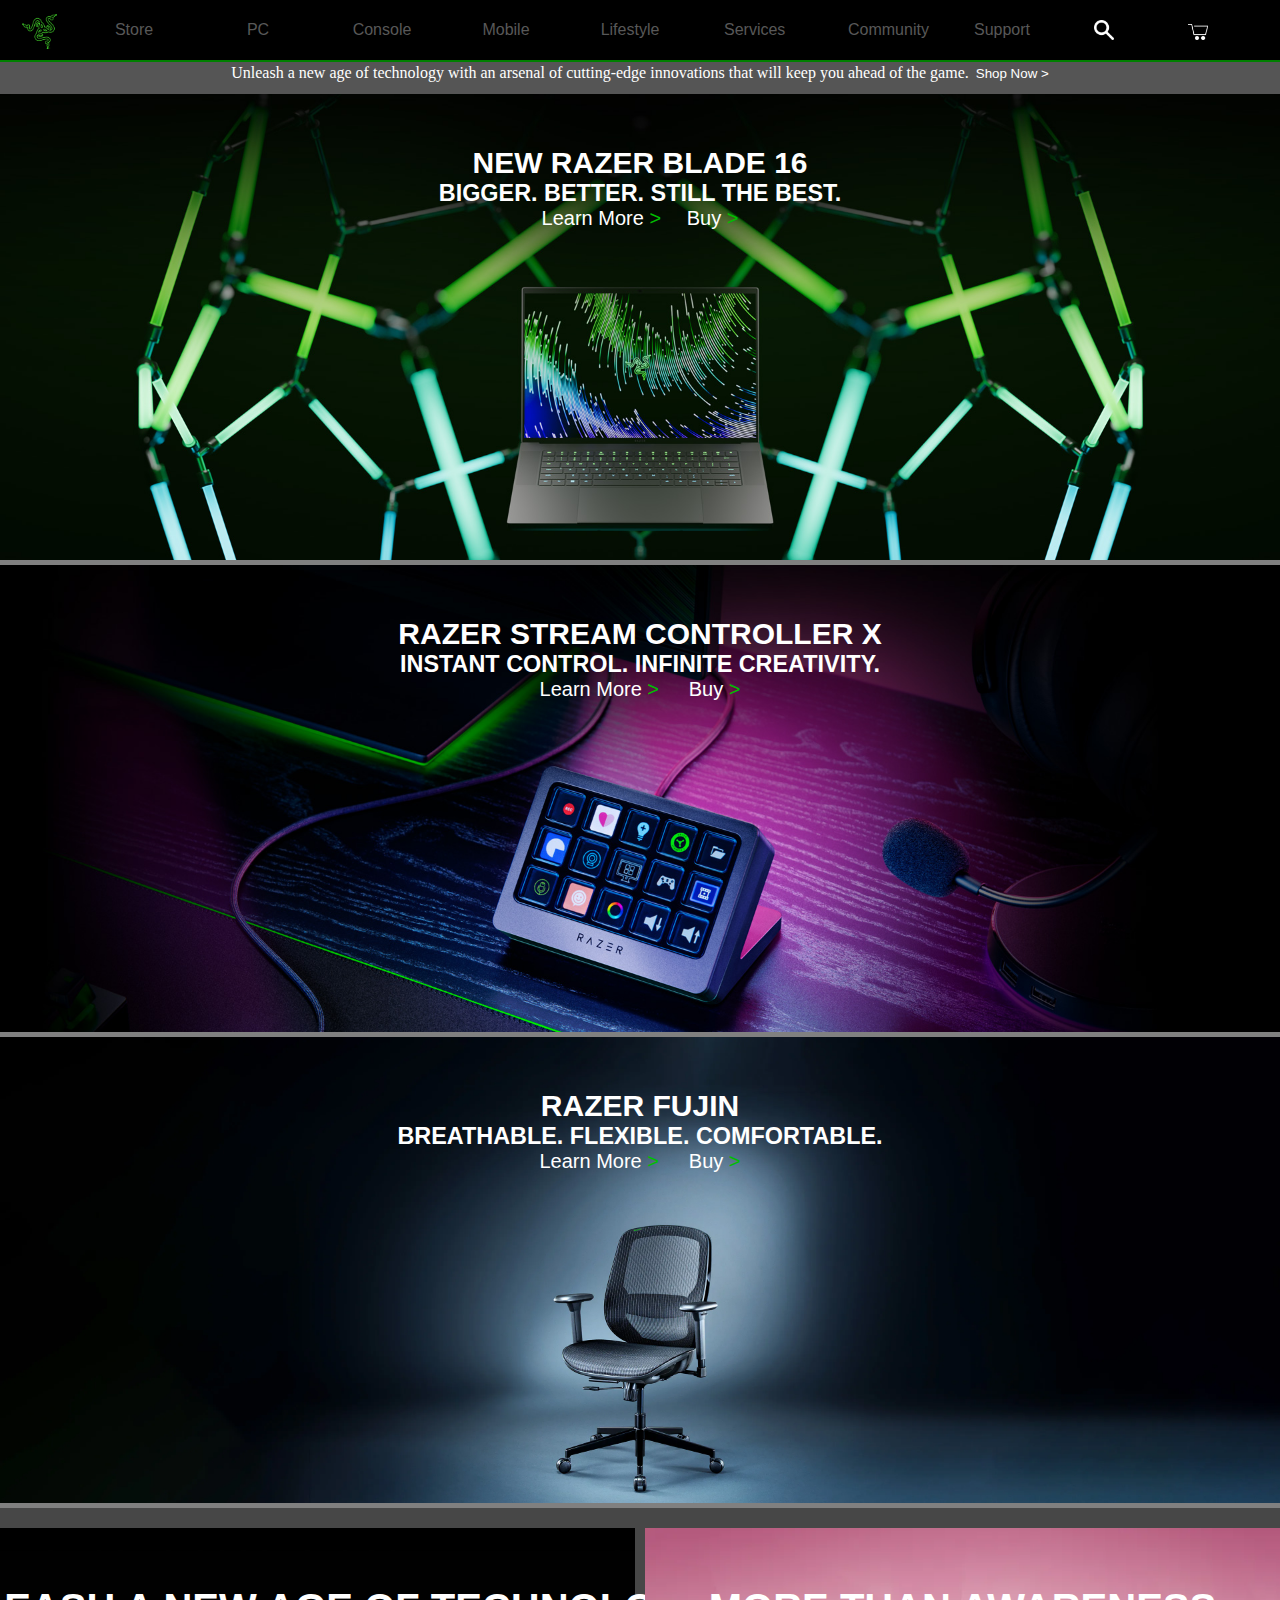
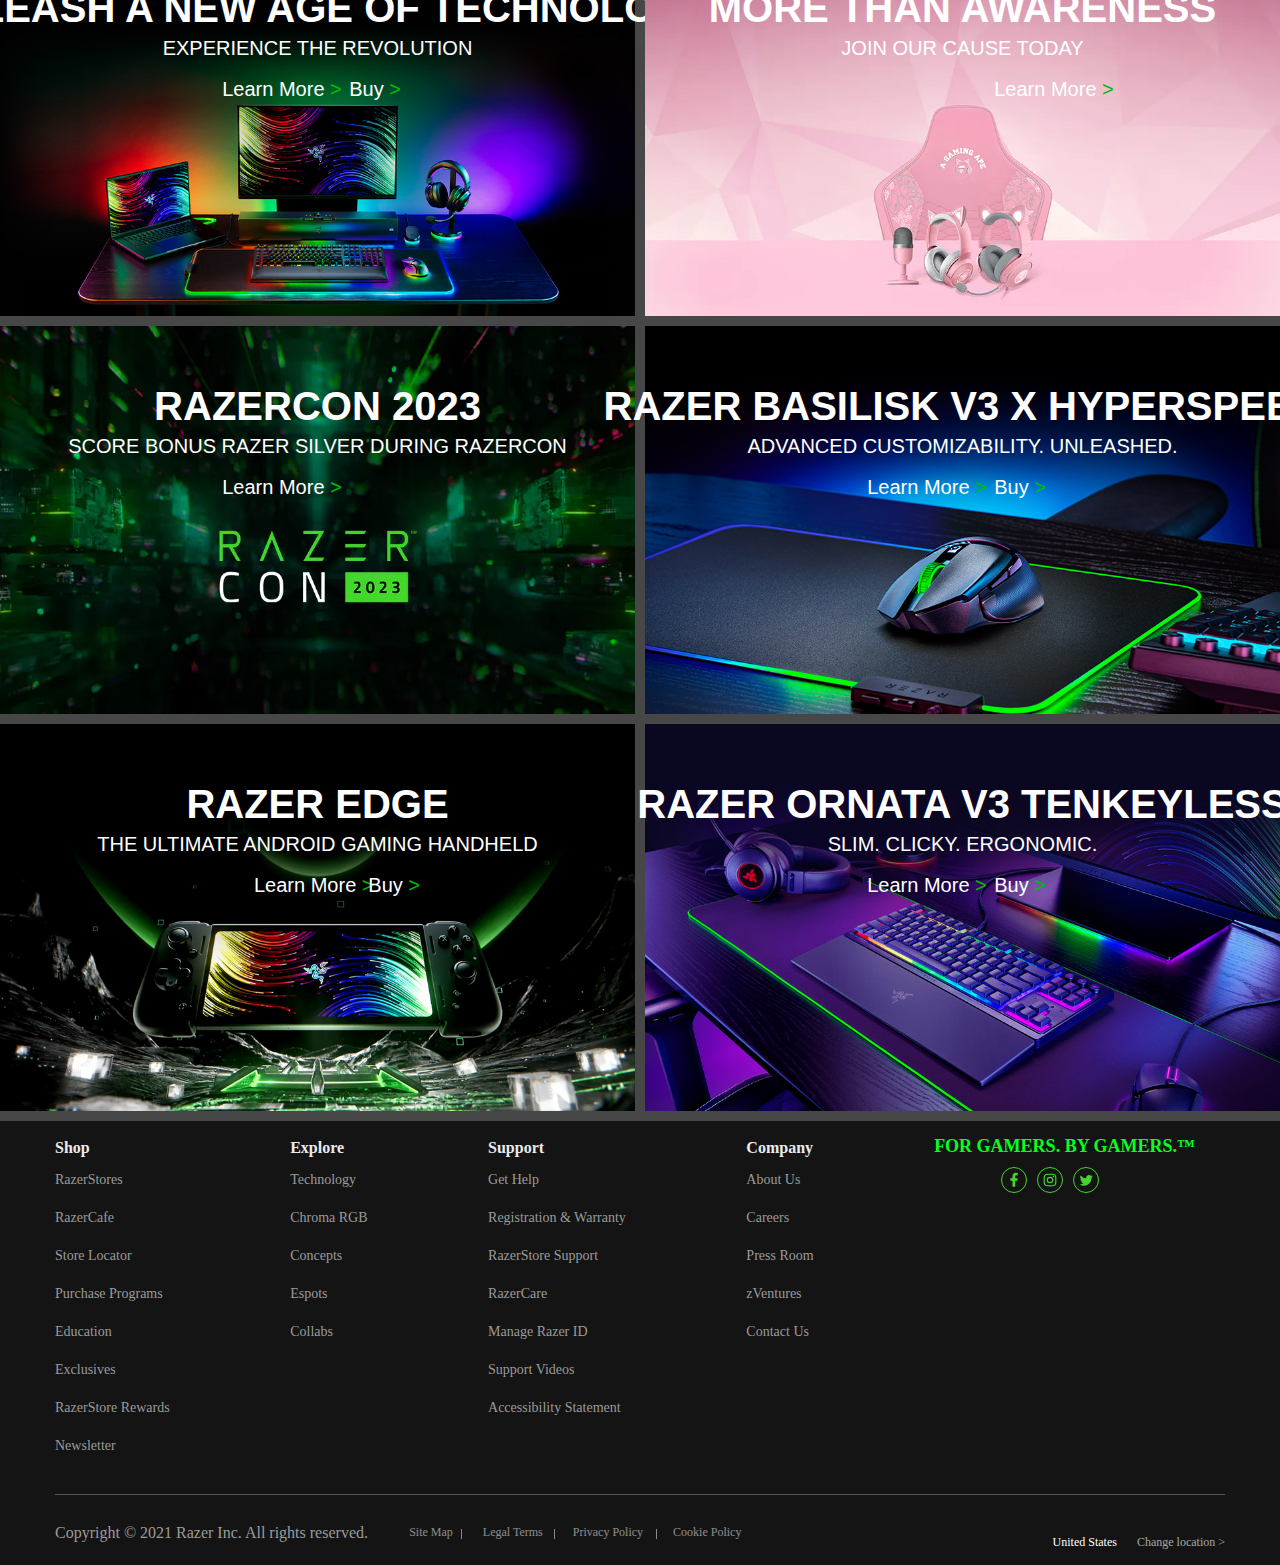
==== index.html @ 557b00db "Rename Main.html to index.html" ====
<!DOCTYPE html>
<html lang="en">
<head>
    <link rel="stylesheet" type="text/css" href="Main.css">
    <meta charset="UTF-8">
    <meta name="viewport" content="width=device-width, initial-scale=1.0">
    <script src="Main.js"></script>
    <title>Document</title>
</head>
<body class="flex">

    <!-- Header -->
    <section class='background'>
        <div class="App">
            <header class="App-header">
                <div>
                    <button class='logo-container'>
                        <img class="logo" src="./Icons/razer-logo.png" alt="Razer logo"/>
                    </button>
                </div>
                <button class='header-button'>Store</button>
                <button class='header-button'>PC</button>
                <button class='header-button'>Console</button>
                <button class='header-button'>Mobile</button>
                <button class='header-button'>Lifestyle</button>
                <button class='header-button'>Services</button>
                <button class='header-button'>Community</button>
                <button class='header-button' type="button" onclick="handleSupportClick()">Support</button>
                <div>
                    <button class='search-button'>
                        <img class="search-icon" src="./Icons/search.png" alt="Search icon" />
                    </button>
                    <button class='cart-button'>
                        <img class='cart-icon' src="./Icons/cart_icon.png" alt="Cart icon" />
                    </button>
                </div>
            </header>
            <div class="main">
                <h1 class="siteNotification">
                    Unleash a new age of technology with an arsenal of cutting-edge innovations that will keep you ahead of the game.
                    <button class="siteNotification-button">
                        Shop Now <span class="greater-then">&gt;</span>
                    </button>
                </h1>
            </div>
        </div>
    </section>

    <!-- Top 3 -->
    <section class="body-con">
        <div class="grid-body-container">
  
  
  
          <div class="grid-item">
  
  
            <img class="IMG" src="./Icons/razer-blade-16.jpeg" alt="Razer Blade 16" />
            <div class="text-container">
              <h2 >NEW RAZER BLADE 16</h2>
              <h3 >BIGGER. BETTER. STILL THE BEST.</h3>
                <button class='learn-button' id="RazerBladeLearn">Learn More <span class="greater-then-symbol">&gt;</span></button>
                <button class='buy-button'>Buy <span class="greater-then-symbol">&gt;</span></button>
            </div>
          </div>
  
  
  
  
          <div class="grid-item">
  
  
            <img class="IMG" src="./Icons/stream-controller.jpeg" alt="Stream Controller" />
            <div class="text-container">
              <h2>RAZER STREAM CONTROLLER X</h2>
              <h3>INSTANT CONTROL. INFINITE CREATIVITY.</h3>
                <button class='learn-button' id="StreamConLearn">Learn More <span class="greater-then-symbol">&gt;</span></button>
                <button class='buy-button'>Buy <span class="greater-then-symbol">&gt;</span></button>
            </div>
          </div>
  
  
  
  
  
          <div class="grid-item">
  
  
            <img class="IMG" src="./Icons/razer-fujin-homepage-desktop2x.webp" alt="Razer Blade 18" />
            <div class="text-container">
              <h2 >RAZER FUJIN</h2>
              <h3 >BREATHABLE. FLEXIBLE. COMFORTABLE.</h3>
                <button class='learn-button' id="Fujinlearn">Learn More <span class="greater-then-symbol">&gt;</span></button>
                <button class='buy-button'>Buy <span class="greater-then-symbol">&gt;</span></button>
            </div>
          </div>
        </div>
      </section>


    <!-- Bottom 6 -->
    <ul class="grid-container">
        <li class="single">
          <img class="new-age" src="./Icons/new-age-campaign.jpeg" alt="New age" />
          <div>
            <div>
              <h2 class="new-age-main">
              UNLEASH A NEW AGE OF TECHNOLOGY
              </h2>
              <h3 class="new-age-sub">
              EXPERIENCE THE REVOLUTION
              </h3>
              <div class="cta-links">
                <button class="new-age-learn" id="NewAgeLearn">
                Learn More <span class="greater-then-symbol">&gt;</span>
                </button>
                <button class="new-age-buy">
                Buy <span class="greater-then-symbol">&gt;</span>
                </button>
              </div>
            </div>
          </div>
          <div>
        </div>
        </li>
        <li class="single">
          <img class="enki" src="./Icons/more-than-awareness-b-950x580-desktop.webp" alt="Razer Enki" />
          <div>
            <div>
              <h2 class="enki-main">
              MORE THAN AWARENESS
              </h2>
              <h3 class="enki-sub">
              JOIN OUR CAUSE TODAY
              </h3>
              <div class="cta-links">
                <button class="enki-buy" id="awarenesslearn">
                Learn More <span class="greater-then-symbol">&gt;</span>
                </button>
              </div>
            </div>
          </div>
        </li>
        <li class="single">
          <img class="razer-blade2" src="./Icons/razercon2023-950x580-desktop.webp" alt="Razer blade2" />
          <div>
            <div>
              <h2 class="blade-15-main">
              RAZERCON 2023
              </h2>
              <h3 class="blade-15-sub">
              SCORE BONUS RAZER SILVER DURING RAZERCON
              </h3>
              <div class="cta-links">
                <button class="blade-15-learn" id="RazerConLearn">
                Learn More <span class="greater-then-symbol">&gt;</span>
                </button>
              </div>
            </div>
          </div>
        </li>
        <li class="single">
          <img class="razer-basilisk" src="./Icons/razer-basilisk.jpeg" alt="Razer basilisk" />
          <div>
            <div>
              <div>
                <h2 class="basilisk-main">
                RAZER BASILISK V3 X HYPERSPEED
                </h2>
                <h3 class="basilisk-sub">
                ADVANCED CUSTOMIZABILITY. UNLEASHED.
                </h3>
                <div class="cta-links">
                  <button class="basilisk-learn" id="RazerBasiliskLearn">
                  Learn More <span class="greater-then-symbol">&gt;</span>
                  </button>
                  <button class="basilisk-buy">
                  Buy <span class="greater-then-symbol">&gt;</span>
                  </button>
                </div>
              </div>
            </div>
          </div>
        </li>
        <li class="single">
          <img class="razer-edge" src="./Icons/razer-edge.jpeg" alt="Razer edge" />
          <div>
            <div>
              <div>
                <h2 class="edge-main">
                RAZER EDGE
                </h2>
                <h3 class="edge-sub">
                THE ULTIMATE ANDROID GAMING HANDHELD
                </h3>
                <div class="cta-links">
                  <div class="button-hover">
                    <button class="edge-learn" id="RazerEdgeLearn">
                      Learn More <span class="greater-then-symbol">&gt;</span>
                    </button>
                    <button class="edge-buy">
                        Buy <span class="greater-then-symbol">&gt;</span>
                    </button>
                  </div>
                </div>
              </div>
            </div>
          </div>
        </li>
        <li class="single">
          <img class="razer-ornata" src="./Icons/ornata-v3.jpeg" alt="Razer headset" />
          <div>
            <div>
              <h2 class="ornata-main">
              RAZER ORNATA V3 TENKEYLESS
              </h2>
              <h3 class="ornata-sub">
              SLIM. CLICKY. ERGONOMIC. 
              </h3>
              <div class="cta-links">
                <button class="ornata-learn" id="OrnataLearn">
                Learn More <span class="greater-then-symbol">&gt;</span>
                </button>
                <button class="ornata-buy">
                Buy <span class="greater-then-symbol">&gt;</span>
                </button>
              </div>
            </div>
          </div>
        </li>
      </ul>


    <!-- Footer -->
    <footer class="footer">
        <div class="footer-container">
            <div class="footer-containerNav">
                <div>
                    <p class="header-color">Shop</p>
                    <ul>
                        <li><a href="https://www.razer.com/razerstores">RazerStores</a></li>
                        <li><a href="https://www.razer.com/razercafe">RazerCafe</a></li>
                        <li><a href="https://www.razer.com/razerstores">Store Locator</a></li>
                        <li><a href="https://www.razer.com/razerstores">Purchase Programs</a></li>
                        <li><a href="https://www.razer.com/education">Education</a></li>
                        <li><a href="https://www.razer.com/razerstores">Exclusives</a></li>
                        <li><a href="https://www.razer.com/store/rewards">RazerStore Rewards</a></li>
                        <li><a href="https://www.razer.com/razerstores">Newsletter</a></li>
                    </ul>
                </div>
                <div>
                    <p class="header-color">Explore</p>
                    <ul>
                        <li><a href="https://www.razer.com/razerstores">Technology</a></li>
                        <li><a href="https://www.razer.com/razerstores">Chroma RGB</a></li>
                        <li><a href="https://www.razer.com/razerstores">Concepts</a></li>
                        <li><a href="https://www.razer.com/razerstores">Espots</a></li>
                        <li><a href="https://www.razer.com/razerstores">Collabs</a></li>
                    </ul>
                </div>
                <div>
                    <p class="header-color">Support</p>
                    <ul>
                        <li><a href="https://www.razer.com/razerstores">Get Help</a></li>
                        <li><a href="https://www.razer.com/razerstores">Registration &amp; Warranty</a></li>
                        <li><a href="https://www.razer.com/razerstore-support">RazerStore Support</a></li>
                        <li><a href="https://www.razer.com/razerstores">RazerCare</a></li>
                        <li><a href="https://www.razer.com/razerstores">Manage Razer ID</a></li>
                        <li><a href="https://www.youtube.com/channel/UCrG4K8-XFEK5FyCz_jVzV-A/videos">Support Videos</a></li>
                        <li><a href="https://www.razer.com/legal/commitment-to-accessibility">Accessibility Statement</a></li>
                    </ul>
                </div>
                <div>
                    <p class="header-color">Company</p>
                    <ul>
                        <li><a href="https://www.razer.com/razerstores">About Us</a></li>
                        <li><a href="https://www.razer.com/razerstores">Careers</a></li>
                        <li><a href="https://www.razer.com/razerstores">Press Room</a></li>
                        <li><a href="https://www.razer.com/razerstores">zVentures</a></li>
                        <li><a href="https://www.razer.com/razerstores">Contact Us</a></li>
                    </ul>
                </div>
                <div class="footer-containerNav-figure">
                    <h2>FOR GAMERS. BY GAMERS.™</h2>
                    <div class="media-buttons">
                        <button class="facebook-button" onclick="window.open('https://www.facebook.com/razer')">
                            <img class="facebook" src="./Icons/facebook.svg" alt="Facebook Icon">
                        </button>
                        <button class="insta-button" onclick="window.open('https://www.instagram.com/razer/')">
                            <img class="insta" src="./Icons/insta.svg" alt="Insta Icon">
                        </button>
                        <button class="twitter-button" onclick="window.open('https://twitter.com/Razer')">
                            <img class="twitter" src="./Icons/twitter.svg" alt="Twitter Icon">
                        </button>
                    </div>
                </div>
            </div>
            <div class="border"></div>
            <div class="footer-containerCopyright">
                <p>Copyright © 2021 Razer Inc. All rights reserved.</p>
                <ul>
                    <li><a href="https://www.razer.com/razerstores">Site Map</a></li>
                    <li><a href="https://www.razer.com/razerstores">Legal Terms</a></li>
                    <li><a href="https://www.razer.com/razerstores">Privacy Policy</a></li>
                    <li><a href="https://www.razer.com/razerstores">Cookie Policy</a></li>
                </ul>
                <div class="unitedStates">
                    <span>United States</span>
                    <a href="https://www.razer.com/razerstores">Change location &gt;</a>
                </div>
            </div>
        </div>
    </footer>
</body>
</html>
---- Main.css ----
/* Header */
* {
  margin: 0;
  padding: 0;
}

.App {
    display: flex;
    flex-direction: column;
    justify-content: center;
    height: 100%;
    width: 100%;
  }
  
  .content {
    overflow-x: hidden;
    position: relative;
  }
  
  header {
    position: fixed;
    top: 0;
    background-color: black;
    border-bottom: 2px solid green;
    z-index: 9999 ;
    width: 100%;
  }


  .App-header {
    display: flex;
    overflow: auto;
    justify-content: center;
    background-color: rgb(0, 0, 0);
    height: 60px;
    width: 100%;
  }  
  
  .siteNotification {
    background-color: rgb(85, 85, 85);
    color: white;
    font-size: medium;
    margin-top: 53px;
    margin-bottom: 0px;
    height: 4.5vh;
    text-align: center;
    line-height: 40px;
    font-weight: lighter;
    width: 100%;
  }
  
  .siteNotification-button {
    border: none;
    background-color: rgb(85, 85, 85);
    color: white;
    margin-left: 3px;
    cursor: pointer;
  }
  
  .siteNotification-button:hover {
    text-decoration: underline;
  }
  
  .greater-then {
    color: white;
  }
  
  .shop-now-button {
    color: white;
    background-color: transparent;
    border: none;
  }
  
  .shop-now-button:hover {
    text-decoration: underline;
    cursor: pointer;
  }
  
  .cta-links button:hover {
    text-decoration: underline;
    cursor: pointer;
  }
  
  .header-button {
    background-color: black;
    border: none;
    color: rgb(88, 88, 88);
    font-size: 16px;
    width: 60px;
    cursor: pointer;
    margin: 0 32px;
  }
  
  .header-button:hover {
    color: #ffffff;
  }
  
  .logo-container {
    border: none;
    background-color: black;
  }
  
  .logo {
    width: 35px;
    margin-left: -50px;
    position: absolute;
  }
  
  .logo:hover {
    cursor: pointer;
  }
  
  .search-icon:hover {
    cursor: pointer;
  }
  
  .search-button {
    background-color: black;
    border: none;
  }
  
  .search-icon {
    margin-top: 20px;
    width: 20px;
    margin-left: 30px;
  }
  
  .cart-icon {
    width: 20px;
    margin-left: 70px;
  }
  
  .cart-button {
    background-color: black;
    border: none;
  }
  
  .cart-icon:hover {
    cursor: pointer;
  }
  
  /* Top 3 */
  .grid-body-container {
    background-color: gray;
  }
  
  .grid-item {
    flex: none;
    max-width: 100%;
    font-family: "Open Sans", sans-serif;
    font-size: 20px;
    cursor: pointer;
    position: relative; 
  }
  
  .grid-item .IMG {
    width: 100%;
    height: auto;
  }
  
  .text-container {
    position: absolute;
    top: 20%;
    left: 50%;
    transform: translate(-50%, -50%);
    text-align: center;
    color: white;
    font-size: clamp(0.625rem, 0.875rem + 10vw ,1.25rem);
  }

  
  
  /* .text-container h2,
  .text-container h3 {
    margin: 0;
  }
   */
  .learn-button {
    background-color: transparent;
    border: none;
    color: white;
    font-size: 20px;
  }
  
  .learn-button:hover {
    text-decoration: underline;
  }
  
  .buy-button {
    background-color: transparent;
    border: none;
    color: white;
    font-size: 20px;
    margin-left: 5%;
    cursor: pointer;
  }
  
  .buy-button:hover {
    text-decoration: underline;
  }

    /* Bottom 6 */
    .single {
        display: flex;
        color: white;
        text-align: center;
        position: relative;
        top: 5px;
    }
    
    .grid-container {
        background-color: rgb(71, 71, 71);
        display: grid;
        grid-template-columns: repeat(2, 1fr);
        grid-gap: 10px;
        margin: 0 auto;
        padding: 15px 0;
    }
    
    img {
        cursor: pointer;
    }
    
    
    .new-age-main {
        position: absolute;
        font-size: 40px;
        left: 50%;
        top: 80px;
        transform: translate(-50%, -50%);
        white-space: nowrap;
        font-family: Roboto, sans-serif;
        cursor: pointer;
    }
      
    .new-age-sub {
        position: absolute;
        font-size: 20px;
        font-weight: 1;
        left: 50%;
        top: 120px;
        transform: translate(-50%, -50%);
        white-space: nowrap;
        font-family: "Open Sans", sans-serif;
        cursor: pointer;
    }
      
    .new-age-learn {
        color: white;
        position: absolute;
        left: 35%;
        top: 150px;
        font-size: 20px;
        background-color: transparent;
        border: none;
      }
      
    .new-age-buy {
        color: white;
        position: absolute;
        left: 55%;
        top: 150px;
        font-size: 20px;
        background-color: transparent;
        border: none;
    }
      
    .enki-main {
        position: absolute;
        font-size: 40px;
        left: 50%;
        top: 80px;
        transform: translate(-50%, -50%);
        white-space: nowrap;
        font-family: Roboto, sans-serif;
        cursor: pointer;
    }
      
    .enki-sub {
        position: absolute;
        font-size: 20px;
        font-weight: 1;
        left: 50%;
        top: 120px;
        transform: translate(-50%, -50%);
        white-space: nowrap;
        font-family: "Open Sans", sans-serif;
        cursor: pointer;
    }
      
    .enki-learn {
        color: white;
        position: absolute;
        left: 35%;
        top: 150px;
        font-size: 20px;
        background-color: transparent;
        border: none;
    }
      
    .enki-buy {
        color: white;
        position: absolute;
        left: 55%;
        top: 150px;
        font-size: 20px;
        background-color: transparent;
        border: none;
    }
      
    .blade-15-main {
        position: absolute;
        font-size: 40px;
        left: 50%;
        top: 80px;
        transform: translate(-50%, -50%);
        white-space: nowrap;
        font-family: Roboto, sans-serif;
        cursor: pointer;
    }
      
    .blade-15-sub {
        position: absolute;
        font-size: 20px;
        font-weight: 1;
        left: 50%;
        top: 120px;
        transform: translate(-50%, -50%);
        white-space: nowrap;
        font-family: "Open Sans", sans-serif;
        cursor: pointer;
    }
      
    .blade-15-learn {
        color: white;
        position: absolute;
        left: 35%;
        top: 150px;
        font-size: 20px;
        background-color: transparent;
        border: none;
    }
      
    .blade-15-buy {
        color: white;
        position: absolute;
        left: 55%;
        top: 150px;
        font-size: 20px;
        background-color: transparent;
        border: none;
    }
      
    .basilisk-main {
        position: absolute;
        font-size: 40px;
        left: 50%;
        top: 80px;
        transform: translate(-50%, -50%);
        white-space: nowrap;
        font-family: Roboto, sans-serif;
        cursor: pointer;
    }
      
    .basilisk-sub {
        position: absolute;
        font-size: 20px;
        font-weight: 1;
        left: 50%;
        top: 120px;
        transform: translate(-50%, -50%);
        white-space: nowrap;
        font-family: "Open Sans", sans-serif;
        cursor: pointer;
    }
      
    .basilisk-learn {
        color: white;
        position: absolute;
        left: 35%;
        top: 150px;
        font-size: 20px;
        background-color: transparent;
        border: none;
    }
      
    .basilisk-buy {
        color: white;
        position: absolute;
        left: 55%;
        top: 150px;
        font-size: 20px;
        background-color: transparent;
        border: none;
    }
      
    .edge-main {
        position: absolute;
        font-size: 40px;
        left: 50%;
        top: 80px;
        transform: translate(-50%, -50%);
        white-space: nowrap;
        font-family: Roboto, sans-serif;
        cursor: pointer;
    }
      
    .edge-sub {
        position: absolute;
        font-size: 20px;
        font-weight: 1;
        left: 50%;
        top: 120px;
        transform: translate(-50%, -50%);
        white-space: nowrap;
        font-family: "Open Sans", sans-serif;
        cursor: pointer;
    }
      
    .edge-learn {
        color: white;
        position: absolute;
        left: 40%;
        top: 150px;
        font-size: 20px;
        background-color: transparent;
        border: none;
    }
      
    .edge-buy {
        color: white;
        position: absolute;
        left: 58%;
        top: 150px;
        font-size: 20px;
        background-color: transparent;
        border: none;
    }
      
      
    .ornata-main {
        position: absolute;
        font-size: 40px;
        font-weight: 0;
        left: 50%;
        top: 80px;
        transform: translate(-50%, -50%);
        white-space: nowrap;
        font-family: Arial, sans-serif;
        cursor: pointer;
    }
      
    .ornata-sub {
        position: absolute;
        font-size: 20px;
        font-weight: 300;
        left: 50%;
        top: 120px;
        transform: translate(-50%, -50%);
        white-space: nowrap;
        font-family: "Open Sans", sans-serif;
        cursor: pointer;
    }
      
    .ornata-learn {
        color: white;
        position: absolute;
        left: 35%;
        top: 150px;
        font-size: 20px;
        background-color: transparent;
        border: none;
    }
      
      
    .ornata-buy {
        color: white;
        position: absolute;
        left: 55%;
        top: 150px;
        font-size: 20px;
        background-color: transparent;
        border: none;
    }
    
    .greater-then-symbol {
        color: rgb(0, 190, 0);
    }
      
    
    img {
        max-width: 100%;
        height: auto;
      }
      
    
      p {
        font-size: 16px;
        line-height: 1.5;
      }
      
      @media (max-width: 767px) {
        img {
          width: 100%;
        }
    
        p {
          font-size: 14px;
          line-height: 1.3;
        }
      }
      

    /* Footer */
    .footer {
        padding: 15px 0;
        background-color: #141414;
    }
      
    .footer-container {
        margin: 0 auto;
        max-width: 1170px;
    }
      
    .footer-containerNav {
        display: flex;
        justify-content: space-between;
        margin-bottom: 20px;
    }
      
    .footer-containerNav div {
        margin-right: 30px;
    }
      
    .footer-containerNav ul {
        list-style: none;
        margin: 0;
        padding: 0;
    }
      
    .footer-containerNav li {
        margin-bottom: 20px;
    }
      
    .footer-containerNav a { 
        color: #9b9b9b;
        text-decoration: none;
        font-size: 14px;
        /* main buttons */
    }
      
    .footer-containerNav a:hover {
        text-decoration: underline;
    }
      
    .footer-containerNav .header-color {
        color: #ebebeb;
        font-weight: bold;
        margin-bottom: 10px;
        /* buttons headers */
    }
      
    .footer-containerNav h2 {
        color: #06ff1b;
        font-size: 18px;
        margin-bottom: 10px;
        /* for gamers by gamers */
    }
      
    .footer-containerNav-figure {
        display: flex;
        flex-direction: column;
        align-items: center;
    }
      
    .footer-containerNav-figure ion-icon {
        margin-right: 10px;
        font-size: 24px;
    }
      
    .border {
        border-bottom: 1px solid #555;
        margin-bottom: 20px;
        /* line at bottom */
    }
      
    .footer-containerCopyright {
        display: flex;
        justify-content: space-between;
        align-items: center;
        font-size: 12px;
        color: #9b9b9b;
        
    }
      
    .footer-containerCopyright ul {
        list-style: none;
        margin: 0;
        padding: 0;
        display: flex;
        justify-content: flex-end;
        margin-right: 300px;
    }
      
    .footer-containerCopyright li {
        position: relative;
        display: inline-block;
        margin-left: 30px;
    }
    
    .footer-containerCopyright ul li:nth-child(-n + 3)::after {
        content: "";
        position: absolute;
        top: 48%;
        transform: translateY(-40%);
        right: -20%;
        width: 1px;
        height: 10px;
        background-color: #fff;
        opacity: 0.5;
        /* dash marks between the copyright stuff*/
    }
    
    .footer-containerCopyright ul li a {
        text-decoration: none;
        font-size: 12px;
        color: #ffff;
        opacity: 0.5;
        transition: 250ms;
        /* copyright text */
    }
      
    .unitedStates {
        display: flex;
        justify-content: flex-end;
        align-items: center;
        margin-top: 20px;
        color: white;
        /* cuarrent location */
    }
    
    .unitedStates a {
        text-decoration: none;
        display: inline-block;
        font-size: 12px;
        font-weight: 400;
        color: #fff;
        opacity: 0.6;
        transition: 250ms;
        /* change location */
    }
    
    .unitedStates span {
        position: relative;
        display: inline-block;
        font-size: 12px;
        font-weight: 400;
        color: #fff;
        margin-right: 20px;
    }
    
    .media-buttons {
        display: flex;
        justify-content: center;
    }
    
    .facebook {
        cursor: pointer;
    }
    
    .facebook-button,
    .insta-button,
    .twitter-button {
        background-color: #141414;
        border: none;
        margin: 0 5px; 
    }
    
    .insta {
        cursor: pointer;
    }
    
    
    .twitter {
        cursor: pointer;
    }
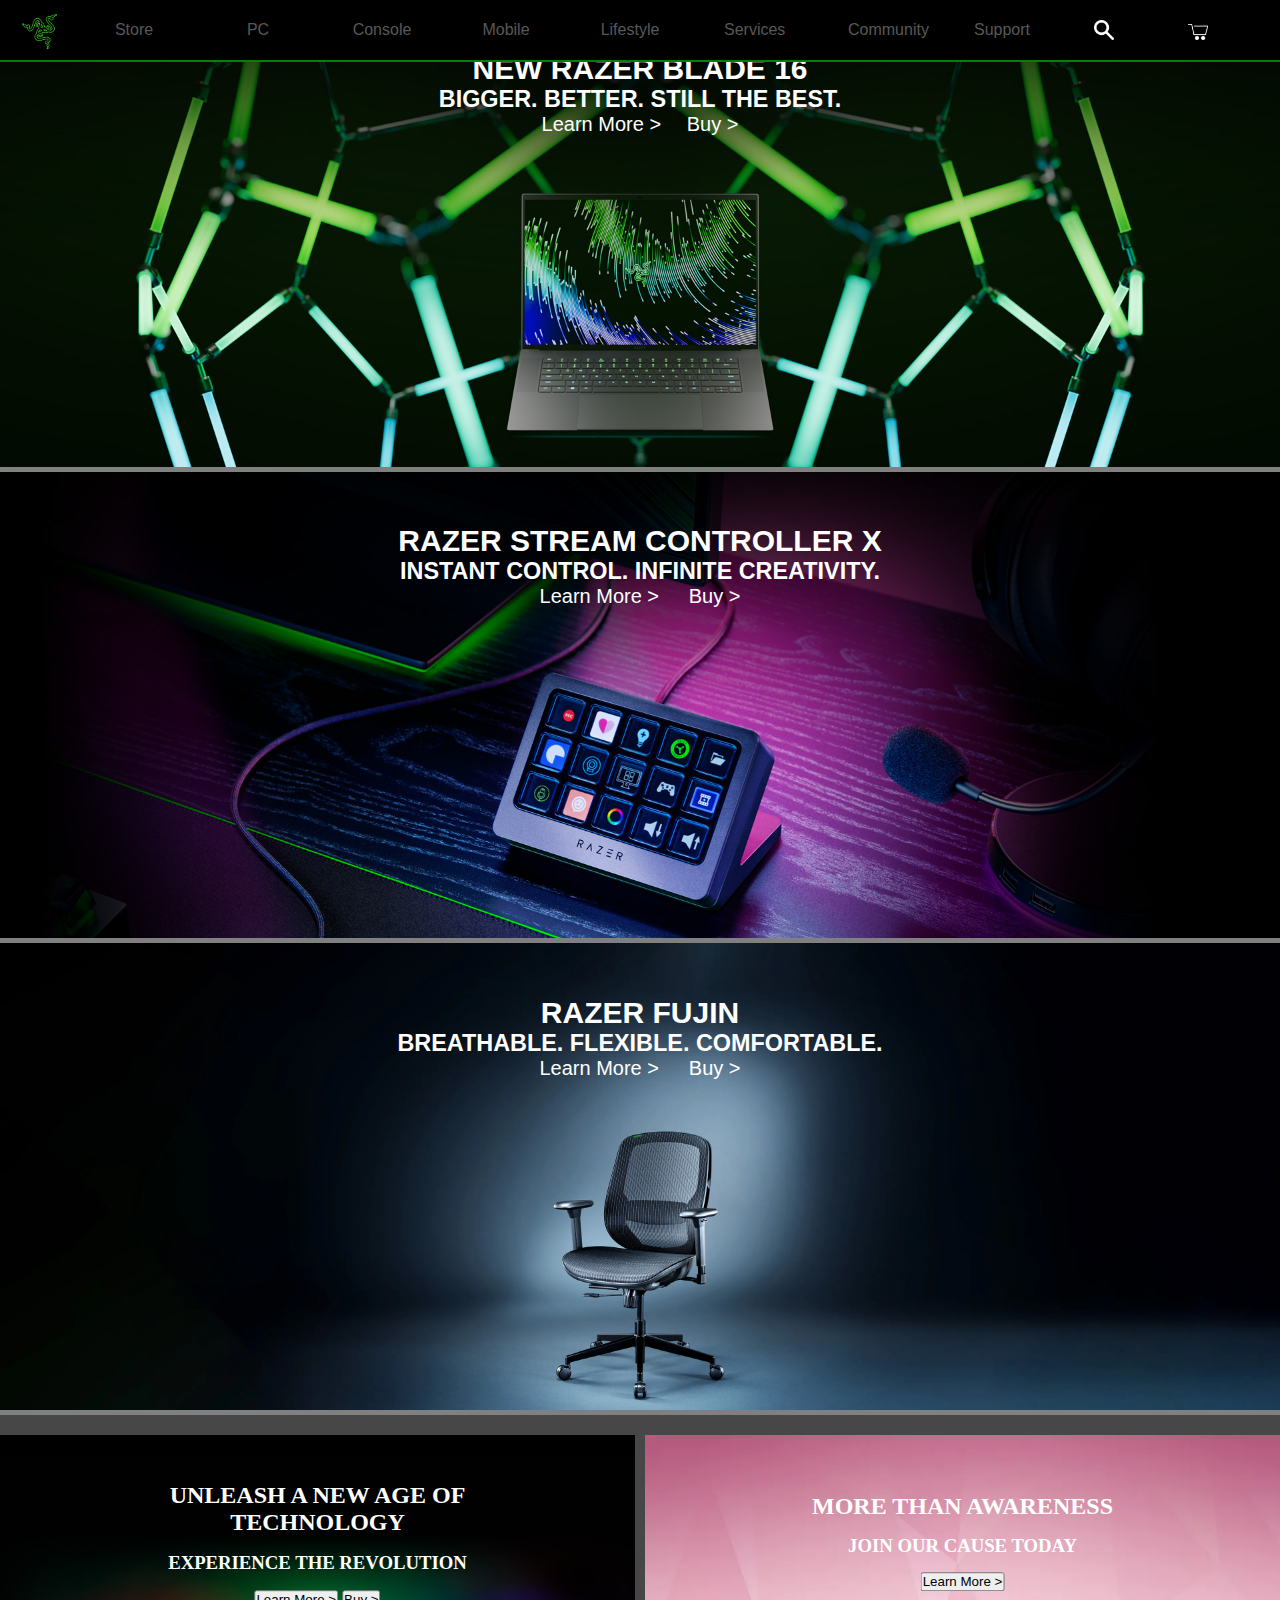
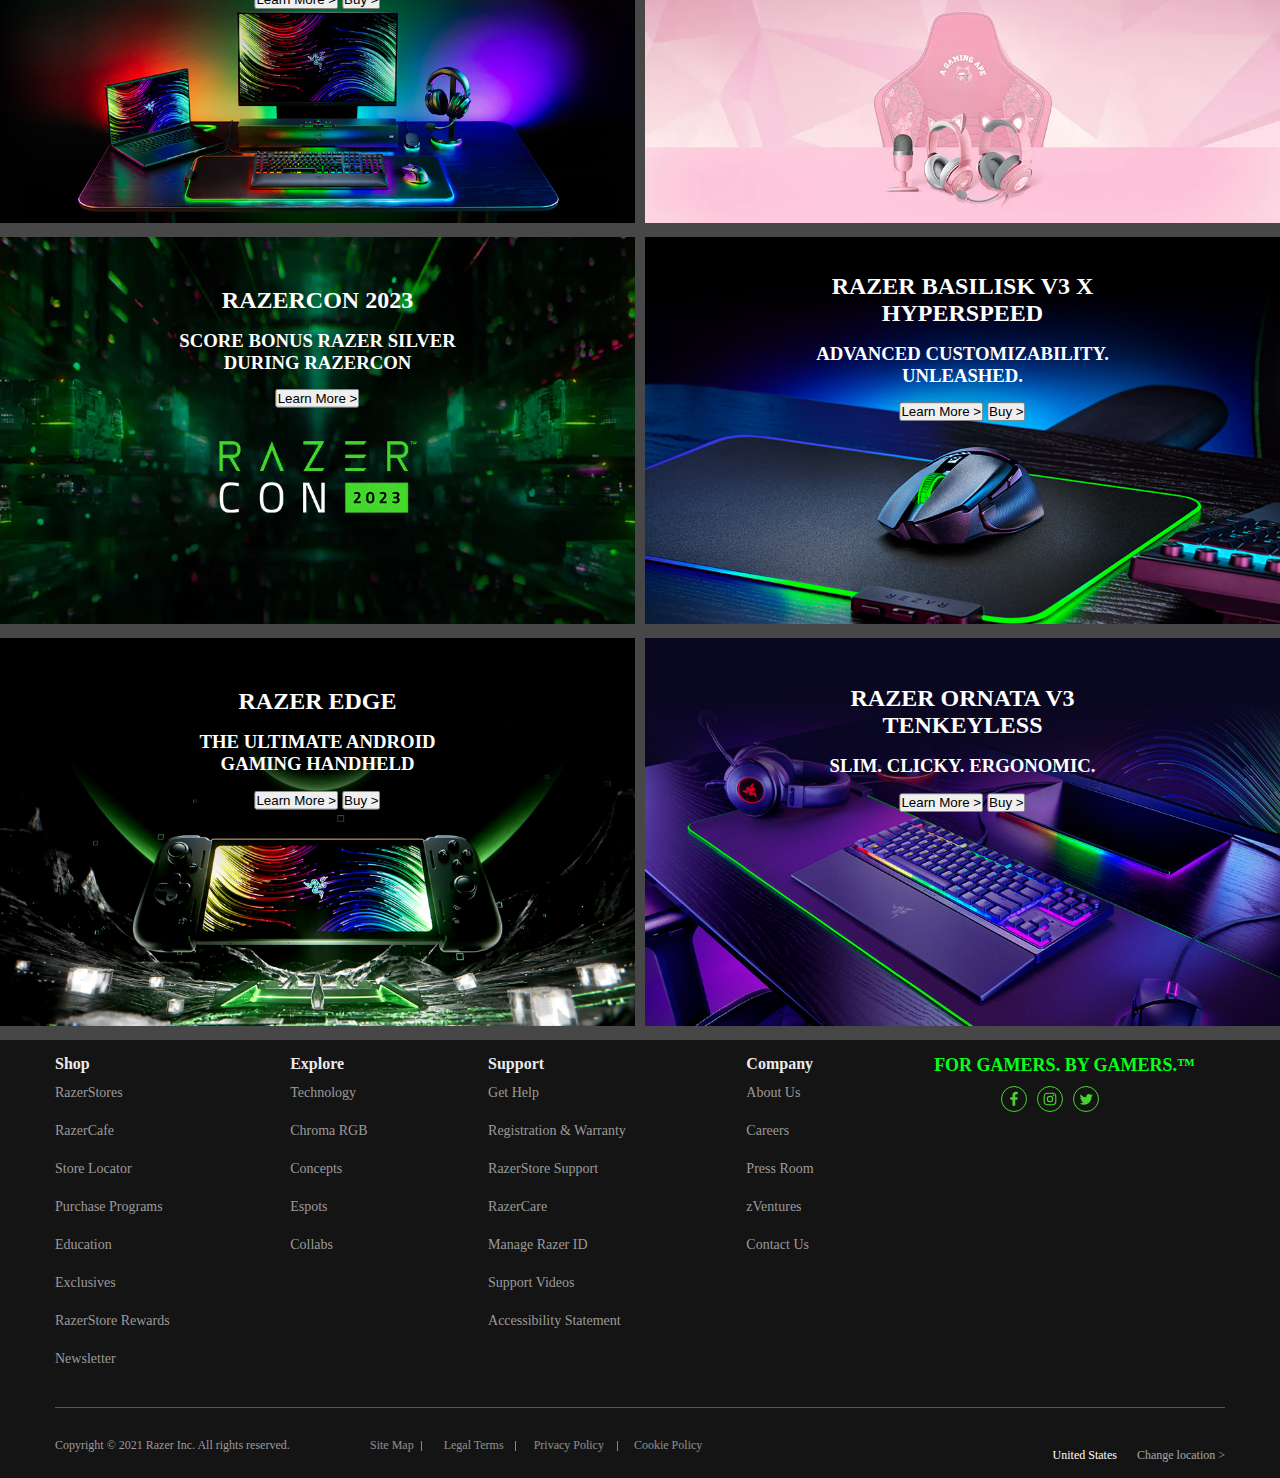
==== commit e4b35836: "Merge branch 'main' of https://github.com/OKjos/Main-Razer-Clone" ====
--- a/index.html
+++ b/index.html
@@ -99,136 +99,128 @@
 
 
     <!-- Bottom 6 -->
-    <ul class="grid-container">
-        <li class="single">
-          <img class="new-age" src="./Icons/new-age-campaign.jpeg" alt="New age" />
-          <div>
-            <div>
-              <h2 class="new-age-main">
-              UNLEASH A NEW AGE OF TECHNOLOGY
-              </h2>
-              <h3 class="new-age-sub">
-              EXPERIENCE THE REVOLUTION
-              </h3>
-              <div class="cta-links">
-                <button class="new-age-learn" id="NewAgeLearn">
-                Learn More <span class="greater-then-symbol">&gt;</span>
-                </button>
-                <button class="new-age-buy">
-                Buy <span class="greater-then-symbol">&gt;</span>
-                </button>
-              </div>
-            </div>
-          </div>
-          <div>
-        </div>
-        </li>
-        <li class="single">
-          <img class="enki" src="./Icons/more-than-awareness-b-950x580-desktop.webp" alt="Razer Enki" />
-          <div>
-            <div>
-              <h2 class="enki-main">
-              MORE THAN AWARENESS
-              </h2>
-              <h3 class="enki-sub">
-              JOIN OUR CAUSE TODAY
-              </h3>
-              <div class="cta-links">
-                <button class="enki-buy" id="awarenesslearn">
-                Learn More <span class="greater-then-symbol">&gt;</span>
-                </button>
-              </div>
-            </div>
-          </div>
-        </li>
-        <li class="single">
-          <img class="razer-blade2" src="./Icons/razercon2023-950x580-desktop.webp" alt="Razer blade2" />
-          <div>
-            <div>
-              <h2 class="blade-15-main">
-              RAZERCON 2023
-              </h2>
-              <h3 class="blade-15-sub">
-              SCORE BONUS RAZER SILVER DURING RAZERCON
-              </h3>
-              <div class="cta-links">
-                <button class="blade-15-learn" id="RazerConLearn">
-                Learn More <span class="greater-then-symbol">&gt;</span>
-                </button>
-              </div>
-            </div>
-          </div>
-        </li>
-        <li class="single">
-          <img class="razer-basilisk" src="./Icons/razer-basilisk.jpeg" alt="Razer basilisk" />
-          <div>
-            <div>
-              <div>
-                <h2 class="basilisk-main">
-                RAZER BASILISK V3 X HYPERSPEED
-                </h2>
-                <h3 class="basilisk-sub">
-                ADVANCED CUSTOMIZABILITY. UNLEASHED.
-                </h3>
-                <div class="cta-links">
-                  <button class="basilisk-learn" id="RazerBasiliskLearn">
-                  Learn More <span class="greater-then-symbol">&gt;</span>
-                  </button>
-                  <button class="basilisk-buy">
-                  Buy <span class="greater-then-symbol">&gt;</span>
-                  </button>
-                </div>
-              </div>
-            </div>
-          </div>
-        </li>
-        <li class="single">
-          <img class="razer-edge" src="./Icons/razer-edge.jpeg" alt="Razer edge" />
-          <div>
-            <div>
-              <div>
-                <h2 class="edge-main">
-                RAZER EDGE
-                </h2>
-                <h3 class="edge-sub">
-                THE ULTIMATE ANDROID GAMING HANDHELD
-                </h3>
-                <div class="cta-links">
-                  <div class="button-hover">
-                    <button class="edge-learn" id="RazerEdgeLearn">
-                      Learn More <span class="greater-then-symbol">&gt;</span>
-                    </button>
-                    <button class="edge-buy">
-                        Buy <span class="greater-then-symbol">&gt;</span>
-                    </button>
-                  </div>
-                </div>
-              </div>
-            </div>
-          </div>
-        </li>
-        <li class="single">
-          <img class="razer-ornata" src="./Icons/ornata-v3.jpeg" alt="Razer headset" />
-          <div>
-            <div>
-              <h2 class="ornata-main">
-              RAZER ORNATA V3 TENKEYLESS
-              </h2>
-              <h3 class="ornata-sub">
-              SLIM. CLICKY. ERGONOMIC. 
-              </h3>
-              <div class="cta-links">
-                <button class="ornata-learn" id="OrnataLearn">
-                Learn More <span class="greater-then-symbol">&gt;</span>
-                </button>
-                <button class="ornata-buy">
-                Buy <span class="greater-then-symbol">&gt;</span>
-                </button>
-              </div>
-            </div>
-          </div>
-        </li>
-      </ul>
+    <section class="grid-container">
+      <div class="single">
+        <div class="main">
+          <h2 class="header-name">
+            UNLEASH A NEW AGE OF TECHNOLOGY
+          </h2>
+          <h3 class="header-sub">
+            EXPERIENCE THE REVOLUTION
+          </h3>
+          <button class="learn" id="NewAgeLearn">
+            Learn More <span class="greater-then-symbol">&gt;</span>
+          </button>
+          <button class="buy">
+            Buy <span class="greater-then-symbol">&gt;</span>
+          </button>
+        </div>
+        <img class="bottom-images" src="./Icons/new-age-campaign.jpeg" alt="New age" />
+      </div>
+
+      <div class="single">
+        <div class="main">
+          <h2 class="header-name">
+            MORE THAN AWARENESS
+          </h2>
+          <h3 class="header-sub">
+            JOIN OUR CAUSE TODAY
+          </h3>
+          <button class="buy" id="awarenesslearn">
+            Learn More <span class="greater-then-symbol">&gt;</span>
+          </button>
+        </div>
+        <img class="bottom-images" src="./Icons/more-than-awareness-b-950x580-desktop.webp" alt="Razer Enki" />
+      </div >
+
+      <div class="single">
+        <div class="main">
+          <h2 class="header-name">
+            RAZERCON 2023
+          </h2>
+          <h3 class="header-sub">
+            SCORE BONUS RAZER SILVER DURING RAZERCON
+          </h3>
+          <button class="learn" id="RazerConLearn">
+            Learn More <span class="greater-then-symbol">&gt;</span>
+          </button>
+        </div>
+        <img class="bottom-images" src="./Icons/razercon2023-950x580-desktop.webp" alt="Razer blade2" />
+      </div>
+
+      <div class="single">
+        <div class="main">
+          <h2 class="header-name">
+            RAZER BASILISK V3 X HYPERSPEED
+          </h2>
+          <h3 class="header-sub">
+            ADVANCED CUSTOMIZABILITY. UNLEASHED.
+          </h3>
+          <button class="learn" id="RazerBasiliskLearn">
+            Learn More <span class="greater-then-symbol">&gt;</span>
+          </button>
+          <button class="buy">
+            Buy <span class="greater-then-symbol">&gt;</span>
+          </button>
+        </div>
+        <img class="bottom-images" src="./Icons/razer-basilisk.jpeg" alt="Razer basilisk" />
+      </div>
+
+      <div class="single">
+        <div class="main">
+          <h2 class="header-name">
+            RAZER EDGE
+          </h2>
+          <h3 class="header-sub">
+            THE ULTIMATE ANDROID GAMING HANDHELD
+          </h3>
+          <button class="learn" id="RazerEdgeLearn">
+            Learn More <span class="greater-then-symbol">&gt;</span>
+          </button>
+          <button class="buy">
+              Buy <span class="greater-then-symbol">&gt;</span>
+          </button>
+        </div>
+        <img class="bottom-images" src="./Icons/razer-edge.jpeg" alt="Razer edge" />
+      </div>
+
+      <div class="single">
+        <div class="main">
+          <h2 class="header-name">
+            RAZER ORNATA V3 TENKEYLESS
+          </h2>
+          <h3 class="header-sub">
+            SLIM. CLICKY. ERGONOMIC. 
+          </h3>
+          <button class="learn" id="OrnataLearn">
+            Learn More <span class="greater-then-symbol">&gt;</span>
+          </button>
+          <button class="buy">
+            Buy <span class="greater-then-symbol">&gt;</span>
+          </button>
+        </div>
+        <img class="bottom-images" src="./Icons/ornata-v3.jpeg" alt="Razer headset" />
+      </div>
+    </section>
+
+
+
+
+
+
+
+
+
+
+
+
+
+
+
+
+
+
+
 
 
     <!-- Footer -->
--- a/Main.css
+++ b/Main.css
@@ -201,315 +201,53 @@
 
     /* Bottom 6 */
     .single {
-        display: flex;
-        color: white;
-        text-align: center;
-        position: relative;
-        top: 5px;
-    }
-    
+      position: relative;
+      color: white;
+      text-align: center;
+      top: 5px;
+      max-width: 1200px;
+    }
+  
     .grid-container {
-        background-color: rgb(71, 71, 71);
-        display: grid;
-        grid-template-columns: repeat(2, 1fr);
-        grid-gap: 10px;
-        margin: 0 auto;
-        padding: 15px 0;
-    }
-    
-    img {
-        cursor: pointer;
-    }
-    
-    
-    .new-age-main {
-        position: absolute;
-        font-size: 40px;
-        left: 50%;
-        top: 80px;
-        transform: translate(-50%, -50%);
-        white-space: nowrap;
-        font-family: Roboto, sans-serif;
-        cursor: pointer;
-    }
-      
-    .new-age-sub {
-        position: absolute;
-        font-size: 20px;
-        font-weight: 1;
-        left: 50%;
-        top: 120px;
-        transform: translate(-50%, -50%);
-        white-space: nowrap;
-        font-family: "Open Sans", sans-serif;
-        cursor: pointer;
-    }
-      
-    .new-age-learn {
-        color: white;
-        position: absolute;
-        left: 35%;
-        top: 150px;
-        font-size: 20px;
-        background-color: transparent;
-        border: none;
-      }
-      
-    .new-age-buy {
-        color: white;
-        position: absolute;
-        left: 55%;
-        top: 150px;
-        font-size: 20px;
-        background-color: transparent;
-        border: none;
-    }
-      
-    .enki-main {
-        position: absolute;
-        font-size: 40px;
-        left: 50%;
-        top: 80px;
-        transform: translate(-50%, -50%);
-        white-space: nowrap;
-        font-family: Roboto, sans-serif;
-        cursor: pointer;
-    }
-      
-    .enki-sub {
-        position: absolute;
-        font-size: 20px;
-        font-weight: 1;
-        left: 50%;
-        top: 120px;
-        transform: translate(-50%, -50%);
-        white-space: nowrap;
-        font-family: "Open Sans", sans-serif;
-        cursor: pointer;
-    }
-      
-    .enki-learn {
-        color: white;
-        position: absolute;
-        left: 35%;
-        top: 150px;
-        font-size: 20px;
-        background-color: transparent;
-        border: none;
-    }
-      
-    .enki-buy {
-        color: white;
-        position: absolute;
-        left: 55%;
-        top: 150px;
-        font-size: 20px;
-        background-color: transparent;
-        border: none;
-    }
-      
-    .blade-15-main {
-        position: absolute;
-        font-size: 40px;
-        left: 50%;
-        top: 80px;
-        transform: translate(-50%, -50%);
-        white-space: nowrap;
-        font-family: Roboto, sans-serif;
-        cursor: pointer;
-    }
-      
-    .blade-15-sub {
-        position: absolute;
-        font-size: 20px;
-        font-weight: 1;
-        left: 50%;
-        top: 120px;
-        transform: translate(-50%, -50%);
-        white-space: nowrap;
-        font-family: "Open Sans", sans-serif;
-        cursor: pointer;
-    }
-      
-    .blade-15-learn {
-        color: white;
-        position: absolute;
-        left: 35%;
-        top: 150px;
-        font-size: 20px;
-        background-color: transparent;
-        border: none;
-    }
-      
-    .blade-15-buy {
-        color: white;
-        position: absolute;
-        left: 55%;
-        top: 150px;
-        font-size: 20px;
-        background-color: transparent;
-        border: none;
-    }
-      
-    .basilisk-main {
-        position: absolute;
-        font-size: 40px;
-        left: 50%;
-        top: 80px;
-        transform: translate(-50%, -50%);
-        white-space: nowrap;
-        font-family: Roboto, sans-serif;
-        cursor: pointer;
-    }
-      
-    .basilisk-sub {
-        position: absolute;
-        font-size: 20px;
-        font-weight: 1;
-        left: 50%;
-        top: 120px;
-        transform: translate(-50%, -50%);
-        white-space: nowrap;
-        font-family: "Open Sans", sans-serif;
-        cursor: pointer;
-    }
-      
-    .basilisk-learn {
-        color: white;
-        position: absolute;
-        left: 35%;
-        top: 150px;
-        font-size: 20px;
-        background-color: transparent;
-        border: none;
-    }
-      
-    .basilisk-buy {
-        color: white;
-        position: absolute;
-        left: 55%;
-        top: 150px;
-        font-size: 20px;
-        background-color: transparent;
-        border: none;
-    }
-      
-    .edge-main {
-        position: absolute;
-        font-size: 40px;
-        left: 50%;
-        top: 80px;
-        transform: translate(-50%, -50%);
-        white-space: nowrap;
-        font-family: Roboto, sans-serif;
-        cursor: pointer;
-    }
-      
-    .edge-sub {
-        position: absolute;
-        font-size: 20px;
-        font-weight: 1;
-        left: 50%;
-        top: 120px;
-        transform: translate(-50%, -50%);
-        white-space: nowrap;
-        font-family: "Open Sans", sans-serif;
-        cursor: pointer;
-    }
-      
-    .edge-learn {
-        color: white;
-        position: absolute;
-        left: 40%;
-        top: 150px;
-        font-size: 20px;
-        background-color: transparent;
-        border: none;
-    }
-      
-    .edge-buy {
-        color: white;
-        position: absolute;
-        left: 58%;
-        top: 150px;
-        font-size: 20px;
-        background-color: transparent;
-        border: none;
-    }
-      
-      
-    .ornata-main {
-        position: absolute;
-        font-size: 40px;
-        font-weight: 0;
-        left: 50%;
-        top: 80px;
-        transform: translate(-50%, -50%);
-        white-space: nowrap;
-        font-family: Arial, sans-serif;
-        cursor: pointer;
-    }
-      
-    .ornata-sub {
-        position: absolute;
-        font-size: 20px;
-        font-weight: 300;
-        left: 50%;
-        top: 120px;
-        transform: translate(-50%, -50%);
-        white-space: nowrap;
-        font-family: "Open Sans", sans-serif;
-        cursor: pointer;
-    }
-      
-    .ornata-learn {
-        color: white;
-        position: absolute;
-        left: 35%;
-        top: 150px;
-        font-size: 20px;
-        background-color: transparent;
-        border: none;
-    }
-      
-      
-    .ornata-buy {
-        color: white;
-        position: absolute;
-        left: 55%;
-        top: 150px;
-        font-size: 20px;
-        background-color: transparent;
-        border: none;
-    }
-    
-    .greater-then-symbol {
-        color: rgb(0, 190, 0);
-    }
-      
-    
-    img {
-        max-width: 100%;
-        height: auto;
-      }
-      
-    
-      p {
-        font-size: 16px;
-        line-height: 1.5;
-      }
-      
-      @media (max-width: 767px) {
-        img {
-          width: 100%;
-        }
-    
-        p {
-          font-size: 14px;
-          line-height: 1.3;
-        }
-      }
-      
+      background-color: rgb(71, 71, 71);
+      display: grid;
+      grid-template-columns: repeat(2, 1fr);
+      grid-gap: 10px;
+      margin: 0 auto;
+      padding: 15px 0;
+
+    }
+
+    .main {
+      position: absolute;
+      top: 10%;
+      left: 50%;
+      transform: translate(-50%, -50%);
+    }
+
+    .header-name {
+      margin-top: 45%;
+      cursor: pointer;
+    }
+
+    .header-sub {
+      margin-top: 5%;
+      cursor: pointer;
+    }
+
+    .learn, .buy {
+      margin-top: 5%;
+      cursor: pointer;
+    }
+
+    .bottom-images {
+      width: 100%;
+      cursor: pointer;
+    }
+    
+
+
+
 
     /* Footer */
     .footer {
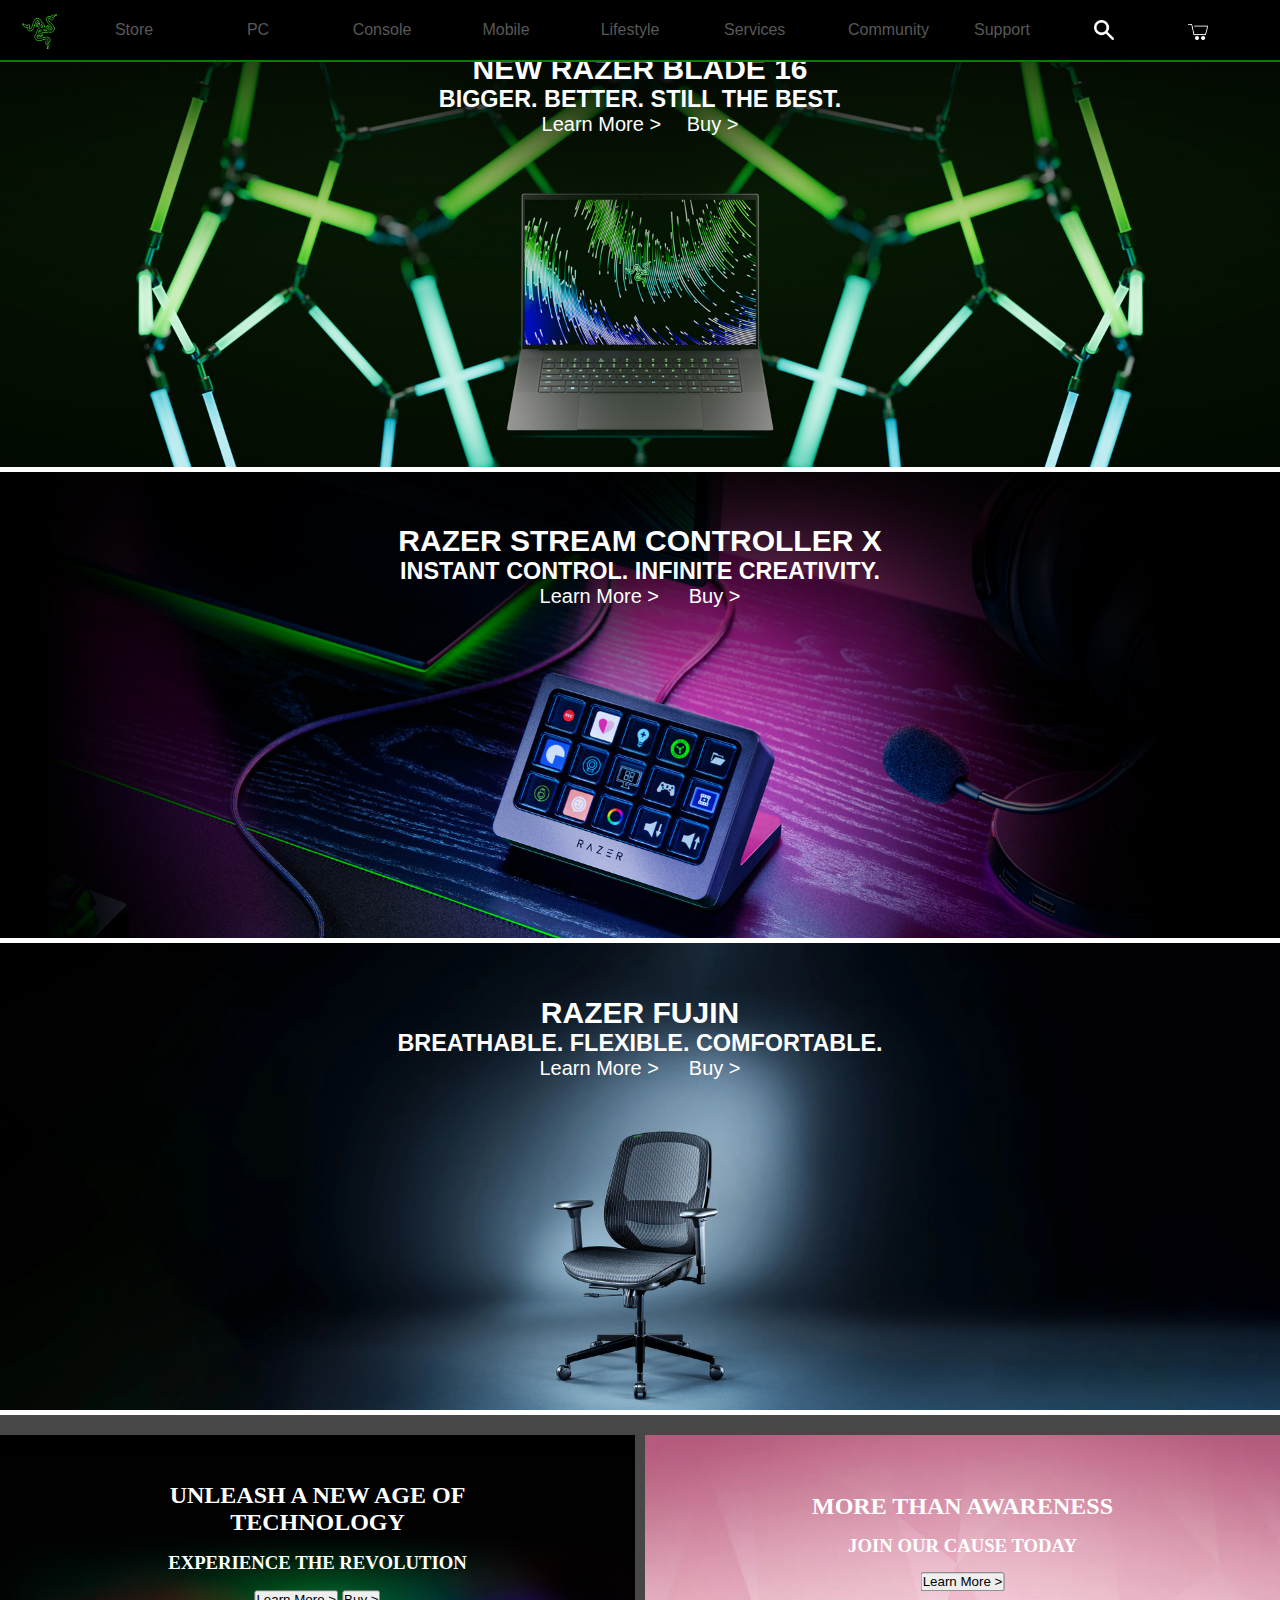
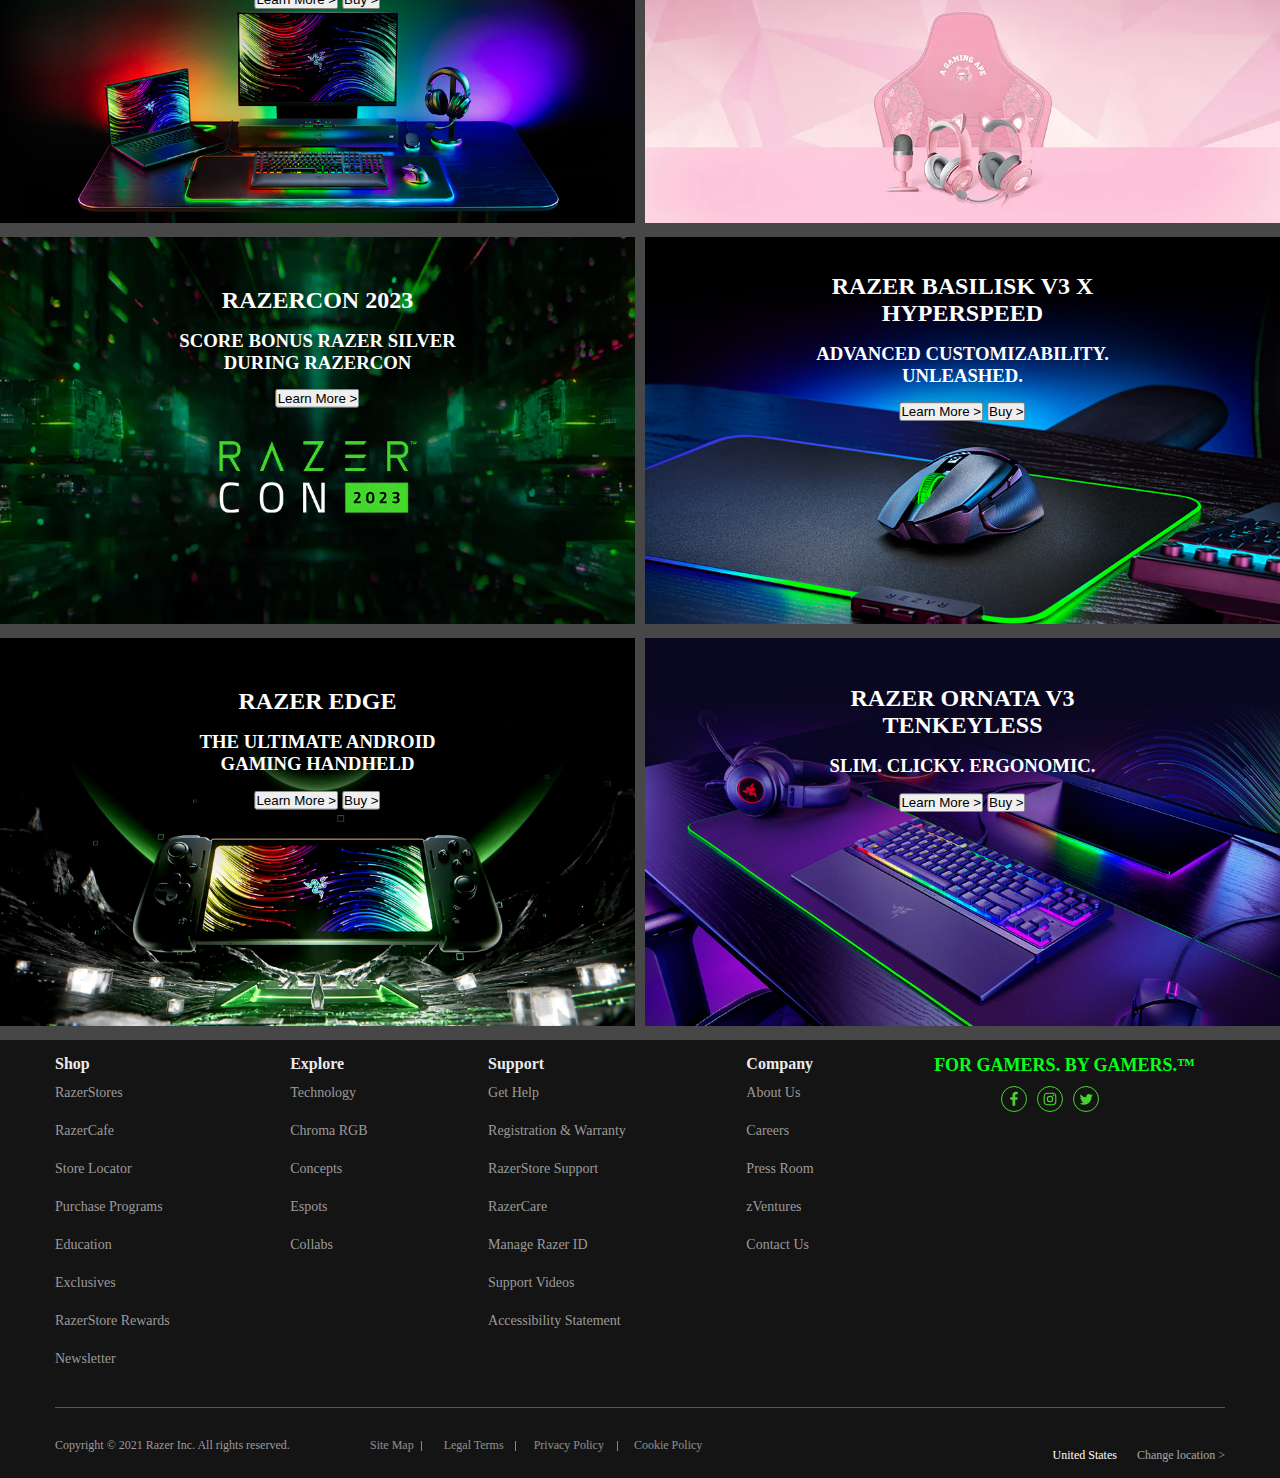
==== commit 84f958ab: "completely fixed text moving when screen changes size. Just needs to be styled." ====
--- a/index.html
+++ b/index.html
@@ -26,7 +26,7 @@
                 <button class='header-button'>Services</button>
                 <button class='header-button'>Community</button>
                 <button class='header-button' type="button" onclick="handleSupportClick()">Support</button>
-                <div>
+                <div class="search-button-container">
                     <button class='search-button'>
                         <img class="search-icon" src="./Icons/search.png" alt="Search icon" />
                     </button>
@@ -48,7 +48,7 @@
 
     <!-- Top 3 -->
     <section class="body-con">
-        <div class="grid-body-container">
+        <div class="top-grid-container">
   
   
   
@@ -99,7 +99,7 @@
 
 
     <!-- Bottom 6 -->
-    <section class="grid-container">
+    <section class="grid-container bottom-grid-container">
       <div class="single">
         <div class="main">
           <h2 class="header-name">
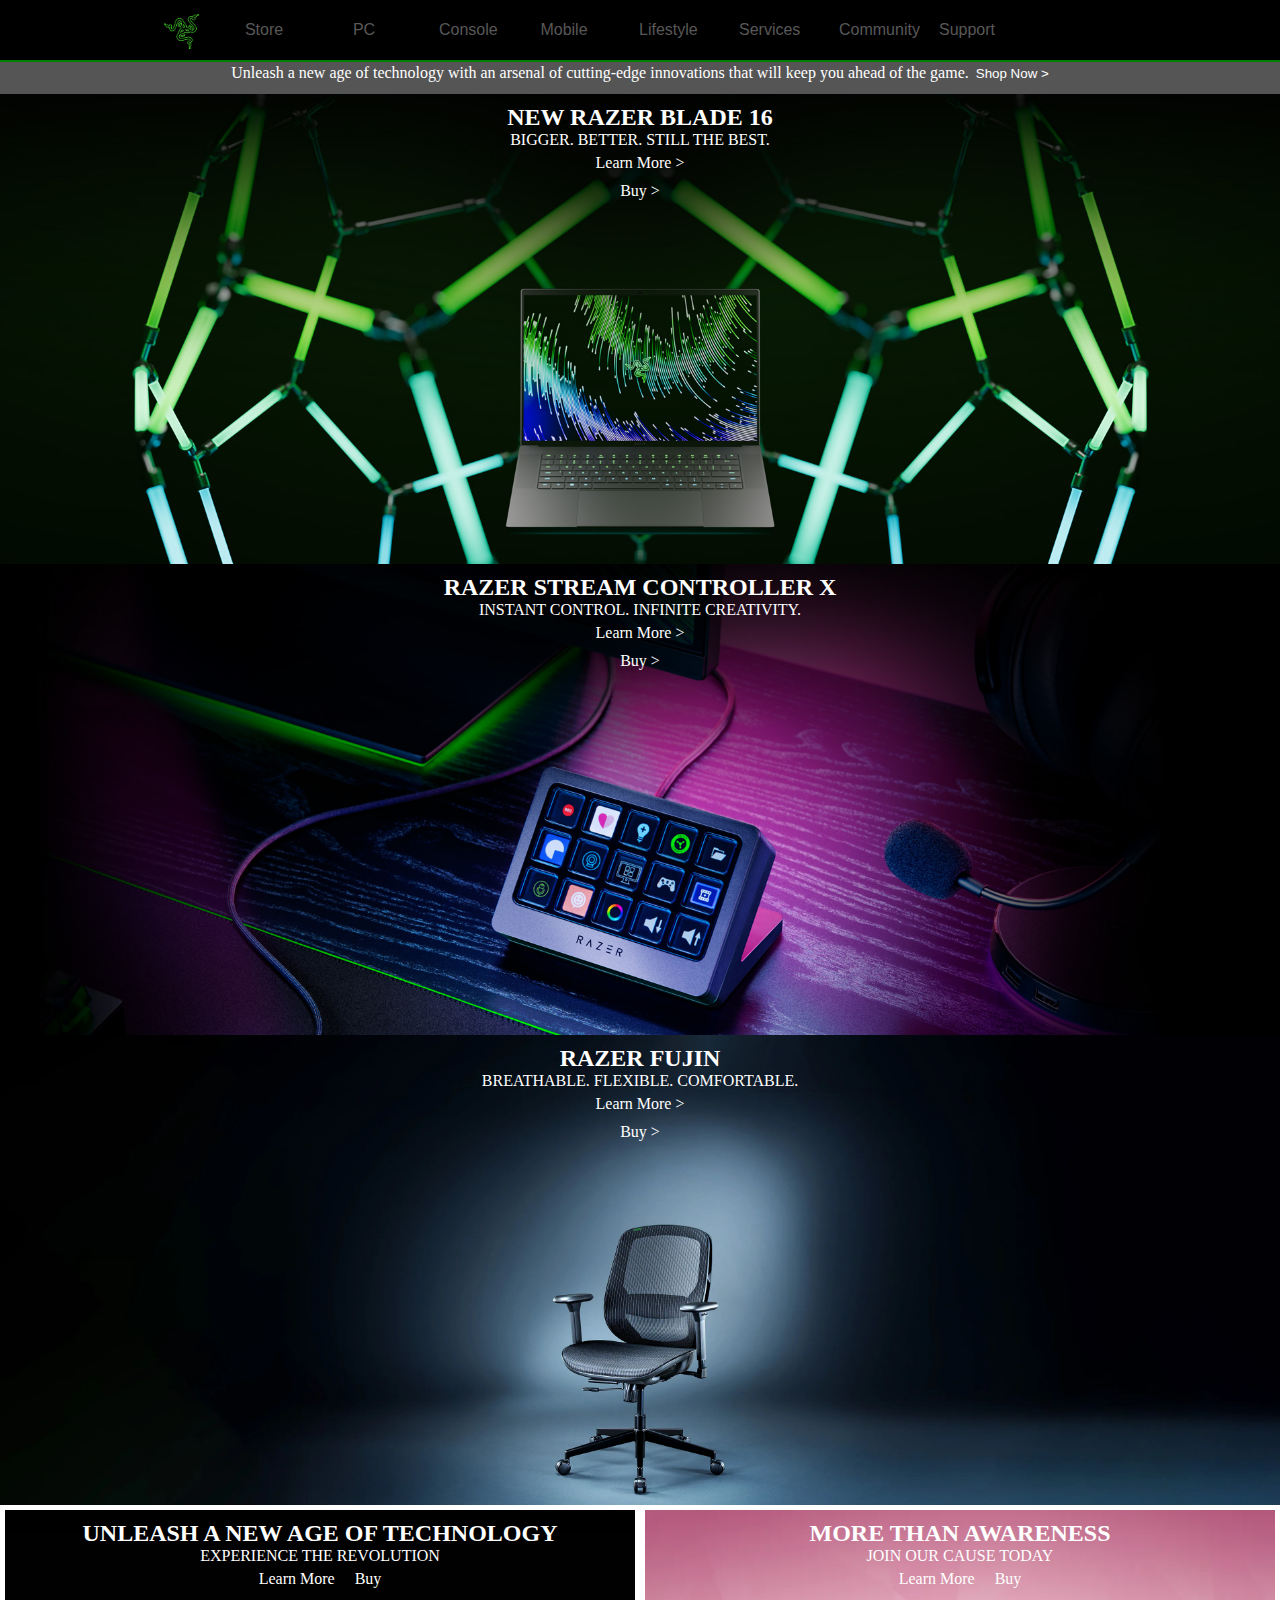
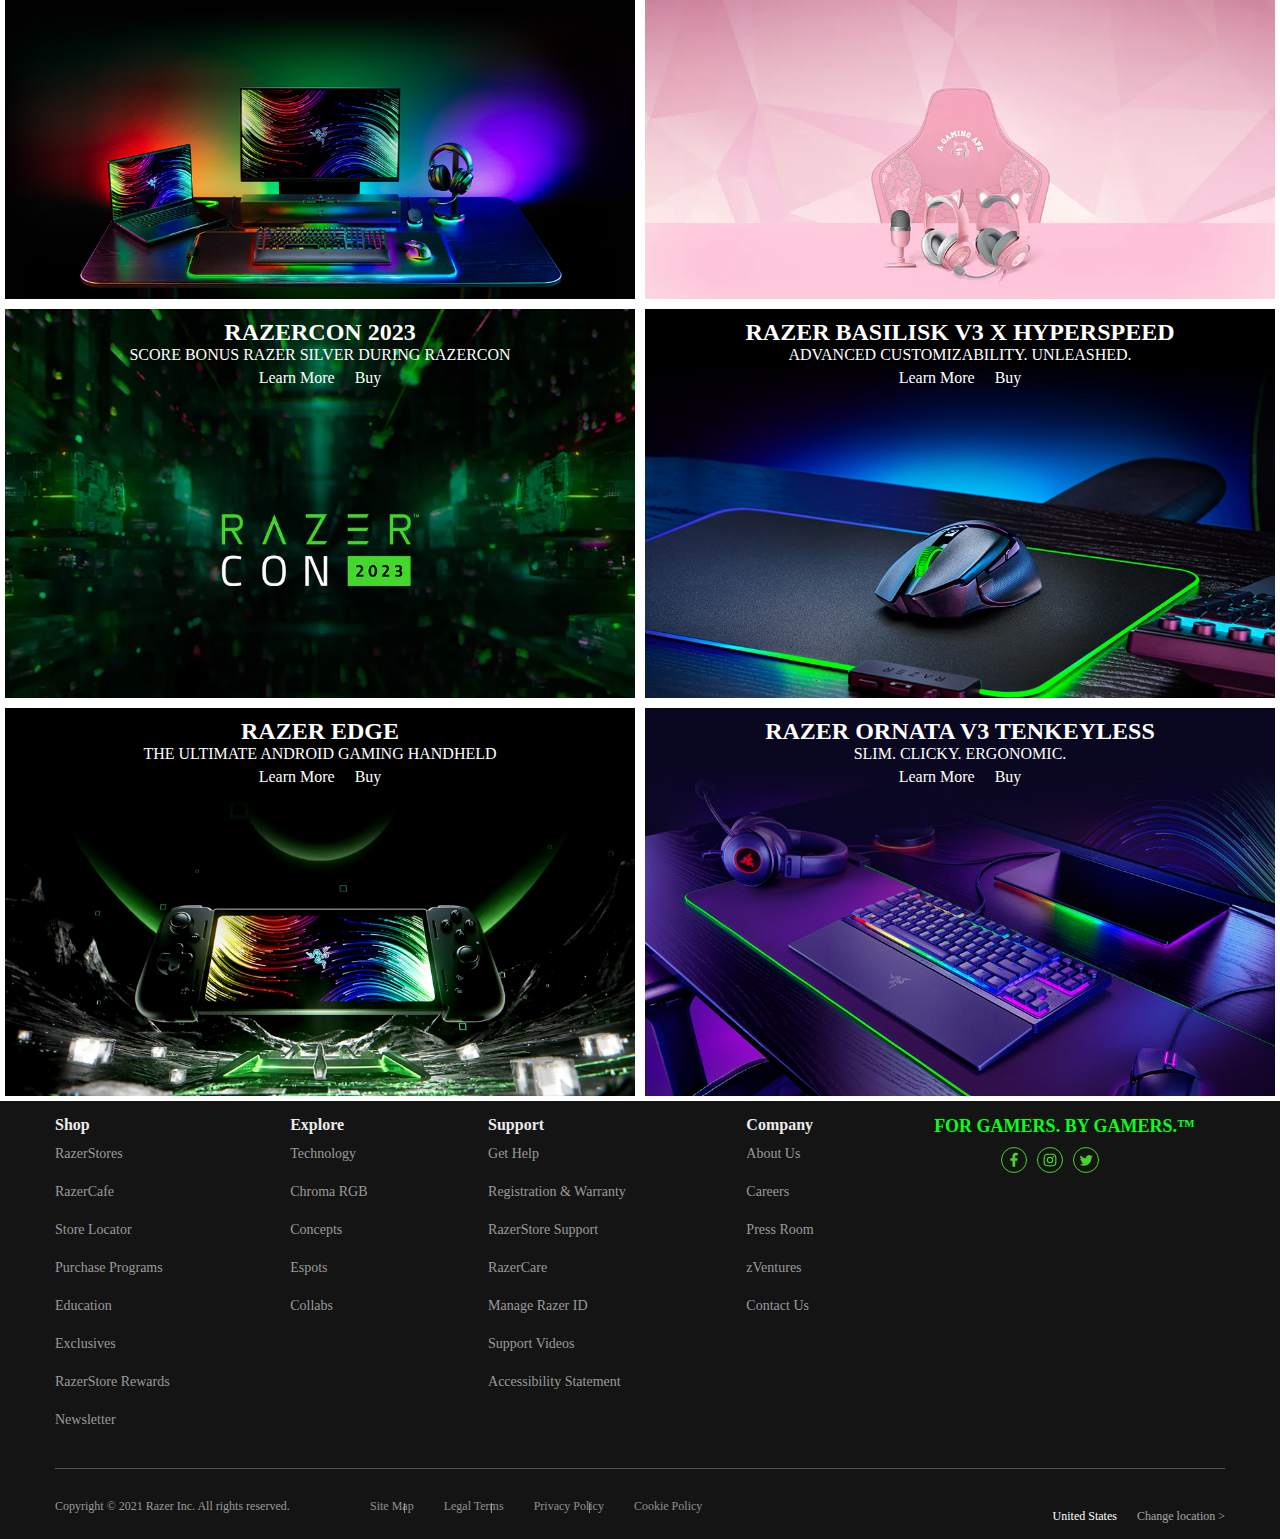
==== commit 0cfa83cf: "Remade the whole homepage needs the text and buttons styled and linked" ====
--- a/index.html
+++ b/index.html
@@ -6,6 +6,8 @@
     <meta name="viewport" content="width=device-width, initial-scale=1.0">
     <script src="Main.js"></script>
     <title>Document</title>
+    <link rel="stylesheet" href="https://fonts.googleapis.com/css2?family=Material+Symbols+Outlined:opsz,wght,FILL,GRAD@24,400,0,0" />
+    <link rel="stylesheet" href="https://fonts.googleapis.com/css2?family=Material+Symbols+Outlined:opsz,wght,FILL,GRAD@24,400,0,0" />
 </head>
 <body class="flex">
 
@@ -28,10 +30,14 @@
                 <button class='header-button' type="button" onclick="handleSupportClick()">Support</button>
                 <div class="search-button-container">
                     <button class='search-button'>
-                        <img class="search-icon" src="./Icons/search.png" alt="Search icon" />
+                      <span class="material-symbols-outlined">
+                        search
+                        </span>
                     </button>
                     <button class='cart-button'>
-                        <img class='cart-icon' src="./Icons/cart_icon.png" alt="Cart icon" />
+                      <span class="material-symbols-outlined">
+                        shopping_cart
+                        </span>
                     </button>
                 </div>
             </header>
@@ -47,161 +53,209 @@
     </section>
 
     <!-- Top 3 -->
-    <section class="body-con">
-        <div class="top-grid-container">
-  
-  
-  
-          <div class="grid-item">
-  
-  
-            <img class="IMG" src="./Icons/razer-blade-16.jpeg" alt="Razer Blade 16" />
-            <div class="text-container">
-              <h2 >NEW RAZER BLADE 16</h2>
-              <h3 >BIGGER. BETTER. STILL THE BEST.</h3>
-                <button class='learn-button' id="RazerBladeLearn">Learn More <span class="greater-then-symbol">&gt;</span></button>
-                <button class='buy-button'>Buy <span class="greater-then-symbol">&gt;</span></button>
+    <section class="top-three-container">
+      <div class="grid-highlights">
+        <div class="top-single">
+          <div class="top-main">
+            <div class="top-image-container">
+              <picture>
+                <img class="IMG" src="./Icons/razer-blade-16.jpeg" alt="Razer Blade 16">
+              </picture>
+              <div class="top-bzone">
+                <div class="button-container">
+                  <div class="top-text">
+                    <span class="header">NEW RAZER BLADE 16</span>
+                    <span class="dis-text">BIGGER. BETTER. STILL THE BEST.</span>
+                  </div>
+                  <div class="button-links">
+                    <a class="learn_more">Learn More <span class="greater-then-symbol">&gt;</span></a>
+                    <a class="learn_more">Buy <span class="greater-then-symbol">&gt;</span></a>
+                  </div>
+                </div>
+              </div>
             </div>
           </div>
-  
-  
-  
-  
-          <div class="grid-item">
-  
-  
-            <img class="IMG" src="./Icons/stream-controller.jpeg" alt="Stream Controller" />
-            <div class="text-container">
-              <h2>RAZER STREAM CONTROLLER X</h2>
-              <h3>INSTANT CONTROL. INFINITE CREATIVITY.</h3>
-                <button class='learn-button' id="StreamConLearn">Learn More <span class="greater-then-symbol">&gt;</span></button>
-                <button class='buy-button'>Buy <span class="greater-then-symbol">&gt;</span></button>
+        </div>
+      </div>
+      <div class="grid-highlights">
+        <div class="top-single">
+          <div class="top-main">
+            <div class="top-image-container">
+              <picture>
+                <img class="IMG" src="./Icons/stream-controller.jpeg" alt="Stream Controller" >
+              </picture>
+              <div class="top-bzone">
+                <div class="button-container">
+                  <div class="top-text">
+                    <span class="header">RAZER STREAM CONTROLLER X</span>
+                    <span class="dis-text">INSTANT CONTROL. INFINITE CREATIVITY.</span>
+                  </div>
+                  <div class="button-links">
+                    <a class="learn_more">Learn More <span class="greater-then-symbol">&gt;</span></a>
+                    <a class="learn_more">Buy <span class="greater-then-symbol">&gt;</span></a>
+                  </div>
+                </div>
+              </div>
             </div>
           </div>
-  
-  
-  
-  
-  
-          <div class="grid-item">
-  
-  
-            <img class="IMG" src="./Icons/razer-fujin-homepage-desktop2x.webp" alt="Razer Blade 18" />
-            <div class="text-container">
-              <h2 >RAZER FUJIN</h2>
-              <h3 >BREATHABLE. FLEXIBLE. COMFORTABLE.</h3>
-                <button class='learn-button' id="Fujinlearn">Learn More <span class="greater-then-symbol">&gt;</span></button>
-                <button class='buy-button'>Buy <span class="greater-then-symbol">&gt;</span></button>
+        </div>
+      </div>
+      <div class="grid-highlights">
+        <div class="top-single">
+          <div class="top-main">
+            <div class="top-image-container">
+              <picture>
+                <img class="IMG" src="./Icons/razer-fujin-homepage-desktop2x.webp" alt="Razer Blade 18">
+              </picture>
+              <div class="top-bzone">
+                <div class="button-container">
+                  <div class="top-text">
+                    <span class="header">RAZER FUJIN</span>
+                    <span class="dis-text">BREATHABLE. FLEXIBLE. COMFORTABLE.</span>
+                  </div>
+                  <div class="button-links">
+                    <a class="learn_more">Learn More <span class="greater-then-symbol">&gt;</span></a>
+                    <a class="learn_more">Buy <span class="greater-then-symbol">&gt;</span></a>
+                  </div>
+                </div>
+              </div>
             </div>
           </div>
         </div>
-      </section>
-
-
-    <!-- Bottom 6 -->
-    <section class="grid-container bottom-grid-container">
-      <div class="single">
-        <div class="main">
-          <h2 class="header-name">
-            UNLEASH A NEW AGE OF TECHNOLOGY
-          </h2>
-          <h3 class="header-sub">
-            EXPERIENCE THE REVOLUTION
-          </h3>
-          <button class="learn" id="NewAgeLearn">
-            Learn More <span class="greater-then-symbol">&gt;</span>
-          </button>
-          <button class="buy">
-            Buy <span class="greater-then-symbol">&gt;</span>
-          </button>
-        </div>
-        <img class="bottom-images" src="./Icons/new-age-campaign.jpeg" alt="New age" />
-      </div>
-
-      <div class="single">
-        <div class="main">
-          <h2 class="header-name">
-            MORE THAN AWARENESS
-          </h2>
-          <h3 class="header-sub">
-            JOIN OUR CAUSE TODAY
-          </h3>
-          <button class="buy" id="awarenesslearn">
-            Learn More <span class="greater-then-symbol">&gt;</span>
-          </button>
-        </div>
-        <img class="bottom-images" src="./Icons/more-than-awareness-b-950x580-desktop.webp" alt="Razer Enki" />
-      </div >
-
-      <div class="single">
-        <div class="main">
-          <h2 class="header-name">
-            RAZERCON 2023
-          </h2>
-          <h3 class="header-sub">
-            SCORE BONUS RAZER SILVER DURING RAZERCON
-          </h3>
-          <button class="learn" id="RazerConLearn">
-            Learn More <span class="greater-then-symbol">&gt;</span>
-          </button>
-        </div>
-        <img class="bottom-images" src="./Icons/razercon2023-950x580-desktop.webp" alt="Razer blade2" />
-      </div>
-
-      <div class="single">
-        <div class="main">
-          <h2 class="header-name">
-            RAZER BASILISK V3 X HYPERSPEED
-          </h2>
-          <h3 class="header-sub">
-            ADVANCED CUSTOMIZABILITY. UNLEASHED.
-          </h3>
-          <button class="learn" id="RazerBasiliskLearn">
-            Learn More <span class="greater-then-symbol">&gt;</span>
-          </button>
-          <button class="buy">
-            Buy <span class="greater-then-symbol">&gt;</span>
-          </button>
-        </div>
-        <img class="bottom-images" src="./Icons/razer-basilisk.jpeg" alt="Razer basilisk" />
-      </div>
-
-      <div class="single">
-        <div class="main">
-          <h2 class="header-name">
-            RAZER EDGE
-          </h2>
-          <h3 class="header-sub">
-            THE ULTIMATE ANDROID GAMING HANDHELD
-          </h3>
-          <button class="learn" id="RazerEdgeLearn">
-            Learn More <span class="greater-then-symbol">&gt;</span>
-          </button>
-          <button class="buy">
-              Buy <span class="greater-then-symbol">&gt;</span>
-          </button>
-        </div>
-        <img class="bottom-images" src="./Icons/razer-edge.jpeg" alt="Razer edge" />
-      </div>
-
-      <div class="single">
-        <div class="main">
-          <h2 class="header-name">
-            RAZER ORNATA V3 TENKEYLESS
-          </h2>
-          <h3 class="header-sub">
-            SLIM. CLICKY. ERGONOMIC. 
-          </h3>
-          <button class="learn" id="OrnataLearn">
-            Learn More <span class="greater-then-symbol">&gt;</span>
-          </button>
-          <button class="buy">
-            Buy <span class="greater-then-symbol">&gt;</span>
-          </button>
-        </div>
-        <img class="bottom-images" src="./Icons/ornata-v3.jpeg" alt="Razer headset" />
       </div>
     </section>
+
+
+    <!-- Bottom 6 -->
+      <section class="grid-container bottom-grid-container">
+        <ul class="highlights grid-2x3">
+          <li class="single">
+              <div class="main">
+                  <div class="image-container">
+                      <picture class="picture">
+                          <img class="IMG" src="Icons/new-age-campaign.jpeg">
+                      </picture>
+                      <div class="bzone">
+                          <div class="cta-container">
+                              <div class="text">
+                                  <span class="heading">UNLEASH A NEW AGE OF TECHNOLOGY</span>
+                                  <span class="regular-text">EXPERIENCE THE REVOLUTION</span>
+                              </div>
+                              <div class="cta-links">
+                                  <a class="learn_more">Learn More</a>
+                                  <a class="learn_more">Buy</a>
+                              </div>
+                          </div>
+                      </div>
+                  </div>
+              </div>
+          </li>
+          <li class="single">
+              <div class="main">
+                  <div class="image-container">
+                      <picture class="picture">
+                          <img class="IMG" src="./Icons/more-than-awareness-b-950x580-desktop.webp">
+                      </picture>
+                      <div class="bzone">
+                          <div class="cta-container">
+                              <div class="text">
+                                  <span class="heading">MORE THAN AWARENESS</span>
+                                  <span class="regular-text">JOIN OUR CAUSE TODAY</span>
+                              </div>
+                              <div class="cta-links">
+                                  <a class="learn_more">Learn More</a>
+                                  <a class="learn_more">Buy</a>
+                              </div>
+                          </div>
+                      </div>
+                  </div>
+              </div>
+          </li>
+          <li class="single">
+              <div class="main">
+                  <div class="image-container">
+                      <picture class="picture">
+                          <img class="IMG" src="./Icons/razercon2023-950x580-desktop.webp">
+                      </picture>
+                      <div class="bzone">
+                          <div class="cta-container">
+                              <div class="text">
+                                  <span class="heading">RAZERCON 2023</span>
+                                  <span class="regular-text">SCORE BONUS RAZER SILVER DURING RAZERCON</span>
+                              </div>
+                              <div class="cta-links">
+                                  <a class="learn_more">Learn More</a>
+                                  <a class="learn_more">Buy</a>
+                              </div>
+                          </div>
+                      </div>
+                  </div>
+              </div>
+          </li>
+          <li class="single">
+              <div class="main">
+                  <div class="image-container">
+                      <picture class="picture">
+                          <img class="IMG" src="./Icons/razer-basilisk.jpeg">
+                      </picture>
+                      <div class="bzone">
+                          <div class="cta-container">
+                              <div class="text">
+                                  <span class="heading">RAZER BASILISK V3 X HYPERSPEED</span>
+                                  <span class="regular-text">ADVANCED CUSTOMIZABILITY. UNLEASHED.</span>
+                              </div>
+                              <div class="cta-links">
+                                  <a class="learn_more">Learn More</a>
+                                  <a class="learn_more">Buy</a>
+                              </div>
+                          </div>
+                      </div>
+                  </div>
+              </div>
+          </li>
+          <li class="single">
+              <div class="main">
+                  <div class="image-container">
+                      <picture class="picture">
+                          <img class="IMG" src="./Icons/razer-edge.jpeg">
+                      </picture>
+                      <div class="bzone">
+                          <div class="cta-container">
+                              <div class="text">
+                                  <span class="heading">RAZER EDGE</span>
+                                  <span class="regular-text">THE ULTIMATE ANDROID GAMING HANDHELD</span>
+                              </div>
+                              <div class="cta-links">
+                                  <a class="learn_more">Learn More</a>
+                                  <a class="learn_more">Buy</a>
+                              </div>
+                          </div>
+                      </div>
+                  </div>
+              </div>
+          </li>
+          <li class="single">
+              <div class="main">
+                  <div class="image-container">
+                      <picture class="picture">
+                          <img class="IMG" src="./Icons/ornata-v3.jpeg">
+                      </picture>
+                      <div class="bzone">
+                          <div class="cta-container">
+                              <div class="text">
+                                  <span class="heading">RAZER ORNATA V3 TENKEYLESS</span>
+                                  <span class="regular-text">SLIM. CLICKY. ERGONOMIC.</span>
+                              </div>
+                              <div class="cta-links">
+                                  <a class="learn_more">Learn More</a>
+                                  <a class="learn_more">Buy</a>
+                              </div>
+                          </div>
+                      </div>
+                  </div>
+              </div>
+          </li>
+      </section> 
 
 
 
--- a/Main.css
+++ b/Main.css
@@ -5,421 +5,500 @@
 }
 
 .App {
+  display: flex;
+  flex-direction: column;
+  justify-content: center;
+  height: 100%;
+  width: 100%;
+}
+
+header {
+  position: fixed;
+  top: 0;
+  background-color: black;
+  border-bottom: 2px solid green;
+  z-index: 9999 ;
+  width: 100%;
+}
+
+
+.App-header {
+  display: flex;
+  overflow: auto;
+  justify-content: center;
+  background-color: rgb(0, 0, 0);
+  height: 60px;
+  width: 100%;
+}  
+
+.siteNotification {
+  background-color: rgb(85, 85, 85);
+  color: white;
+  font-size: medium;
+  margin-top: 53px;
+  margin-bottom: 0px;
+  height: 4.5vh;
+  text-align: center;
+  line-height: 40px;
+  font-weight: lighter;
+  width: 100%;
+}
+
+.siteNotification-button {
+  border: none;
+  background-color: rgb(85, 85, 85);
+  color: white;
+  margin-left: 3px;
+  cursor: pointer;
+}
+
+.siteNotification-button:hover {
+  text-decoration: underline;
+}
+
+.greater-then {
+  color: white;
+}
+
+.shop-now-button {
+  color: white;
+  background-color: transparent;
+  border: none;
+}
+
+.shop-now-button:hover {
+  text-decoration: underline;
+  cursor: pointer;
+}
+
+.cta-links button:hover {
+  text-decoration: underline;
+  cursor: pointer;
+}
+
+.header-button {
+  background-color: black;
+  border: none;
+  color: rgb(88, 88, 88);
+  font-size: 16px;
+  width: 50px;
+  cursor: pointer;
+  margin: 0 25px;
+}
+
+.header-button:hover {
+  color: #ffffff;
+}
+
+.logo-container {
+  border: none;
+  background-color: black;
+}
+
+.logo {
+  width: 35px;
+  margin-left: -50px;
+  position: absolute;
+}
+
+.logo:hover {
+  cursor: pointer;
+}
+
+
+
+
+
+
+
+
+
+.search-icon:hover {
+  cursor: pointer;
+}
+
+.search-button {
+  background-color: black;
+  border: none;
+}
+
+.search-icon {
+  margin-top: 20px;
+  width: 20px;
+  margin-left: 10px;
+}
+
+.cart-icon {
+  width: 20px;
+  margin-left: 50px;
+}
+
+.cart-button {
+  background-color: black;
+  border: none;
+}
+
+.cart-icon:hover {
+  cursor: pointer;
+}
+
+
+
+
+
+
+
+/* Top 3 */
+
+
+.grid-highlights {
+  display: grid;
+  grid-template-columns: repeat(1, 1fr);
+  grid-template-rows: repeat(1, 1fr);
+}
+
+.to-single {
+  display: flex;
+  flex-direction: column;
+  justify-content: space-between;
+  padding: 5px;
+  box-sizing: border-box;
+}
+
+.top-main {
+  display: flex;
+  flex-direction: column;
+  justify-content: center;
+  height: 100%;
+}
+
+.top-image-container {
+  position: relative;
+  width: 100%;
+  height: 100%;
+}
+
+.IMG {
+  width: 100%;
+  height: 100%;
+  object-fit: cover;
+}
+
+.top-bzone {
+  position: absolute;
+  top: 0;
+  left: 0;
+  width: 100%;
+  height: 100%;
+  display: flex;
+  flex-direction: column;
+  justify-content: center;
+  padding: 10px;
+  box-sizing: border-box;
+  text-align: center;
+}
+
+.button-container {
+  display: flex;
+  flex-direction: column;
+  justify-content: baseline;
+  align-items: center;
+  height: 100%;
+}
+
+.top-text {
+  display: flex;
+  flex-direction: column;
+  justify-content: space-between;
+  color: white;
+}
+
+.header {
+  font-size: 24px;
+  font-weight: bold;
+}
+
+.dis-text {
+  font-size: 16px;
+}
+
+.button-links {
+  display: flex;
+  flex-direction: column;
+  justify-content: baseline;
+  align-items: center;
+  height: 100%;
+}
+
+.learn_more {
+  text-decoration: none;
+  color: #ffffff;
+  padding: 5px 10px;
+  background-color: transparent;
+}
+
+
+
+  
+    /* Bottom 6 */
+
+
+.highlights {
+  display: grid;
+  grid-template-columns: repeat(2, 1fr);
+  grid-template-rows: repeat(3, 1fr);
+}
+
+.single {
+  display: flex;
+  flex-direction: column;
+  justify-content: space-between;
+  padding: 5px;
+  box-sizing: border-box;
+}
+
+.main {
+  display: flex;
+  flex-direction: column;
+  justify-content: center;
+  height: 100%;
+}
+
+.image-container {
+  position: relative;
+  width: 100%;
+  height: 100%;
+}
+
+.picture {
+  width: 100%;
+  height: 100%;
+  object-fit: cover;
+}
+
+.IMG {
+  width: 100%;
+  height: 100%;
+  object-fit: cover;
+}
+
+.bzone {
+  position: absolute;
+  top: 0;
+  left: 0;
+  width: 100%;
+  height: 100%;
+  display: flex;
+  flex-direction: column;
+  justify-content: center;
+  padding: 10px;
+  box-sizing: border-box;
+  text-align: center;
+}
+
+.text {
+  display: flex;
+  flex-direction: column;
+  justify-content: space-between;
+  color: white;
+}
+
+.heading {
+  font-size: 24px;
+  font-weight: bold;
+}
+
+.regular-text {
+  font-size: 16px;
+}
+
+.cta-container {
+  display: flex;
+  flex-direction: column;
+  justify-content: baseline;
+  align-items: center;
+  height: 100%;
+}
+
+.cta-links {
+  display: flex;
+  justify-content: space-between;
+}
+
+.learn_more {
+  text-decoration: none;
+  color: #ffffff;
+  padding: 5px 10px;
+  background-color: transparent;
+}
+
+
+
+
+
+  /* Footer */  
+.footer {
+    padding: 15px 0;
+    background-color: #141414;
+}
+  
+.footer-container {
+    margin: 0 auto;
+    max-width: 1170px;
+}
+  
+.footer-containerNav {
     display: flex;
-    flex-direction: column;
+    justify-content: space-between;
+    margin-bottom: 20px;
+}
+  
+.footer-containerNav div {
+    margin-right: 30px;
+}
+  
+.footer-containerNav ul {
+    list-style: none;
+    margin: 0;
+    padding: 0;
+}
+  
+.footer-containerNav li {
+    margin-bottom: 20px;
+}
+  
+.footer-containerNav a { 
+    color: #9b9b9b;
+    text-decoration: none;
+    font-size: 14px;
+}
+  
+.footer-containerNav a:hover {
+    text-decoration: underline;
+}
+  
+.footer-containerNav .header-color {
+    color: #ebebeb;
+    font-weight: bold;
+    margin-bottom: 10px;
+}
+  
+.footer-containerNav h2 {
+    color: #06ff1b;
+    font-size: 18px;
+    margin-bottom: 10px;
+}
+  
+.footer-containerNav-figure {
+    display: flex;
+    flex-direction:column;
+    align-items: center;
+}
+  
+.footer-containerNav-figure ion-icon {
+    margin-right: 10px;
+    font-size: 24px;
+}
+  
+.border {
+    border-bottom: 1px solid #555;
+    margin-bottom: 20px;
+    /* line at bottom */
+}
+  
+.footer-containerCopyright {
+    display: flex;
+    justify-content: space-between;
+    align-items: center;
+    font-size: 12px;
+    color: #9b9b9b;
+    
+}
+  
+.footer-containerCopyright ul {
+    list-style: none;
+    margin: 0;
+    padding: 0;
+    display: flex;
+    justify-content: flex-end;
+    margin-right: 300px;
+}
+  
+.footer-containerCopyright li {
+    position: relative;
+    display: inline-block;
+    margin-left: 30px;
+}
+
+.footer-containerCopyright ul li:nth-child(-n + 3)::after {
+    content: "";
+    position: absolute;
+    top: 48%;
+    transform: translateY(-40%);
+    right: 20%;
+    width: 1px;
+    height: 10px;
+    background-color: #fff;
+    opacity: 0.5;
+}
+
+.footer-containerCopyright ul li a {
+    text-decoration: none;
+    font-size: 12px;
+    color: #ffff;
+    opacity: 0.5;
+    transition: 250ms;
+}
+  
+.unitedStates {
+    display: flex;
+    justify-content: flex-end;
+    align-items: center;
+    margin-top: 20px;
+    color: white;
+}
+
+.unitedStates a {
+    text-decoration: none;
+    display: inline-block;
+    font-size: 12px;
+    font-weight: 400;
+    color: #fff;
+    opacity: 0.6;
+    transition: 250ms;
+}
+  
+.unitedStates span {
+    position: relative;
+    display: inline-block;
+    font-size: 12px;
+    font-weight: 400;
+    color: #fff;
+    margin-right: 20px;
+}
+
+.media-buttons {
+    display: flex;
     justify-content: center;
-    height: 100%;
-    width: 100%;
-  }
-  
-  .content {
-    overflow-x: hidden;
-    position: relative;
-  }
-  
-  header {
-    position: fixed;
-    top: 0;
-    background-color: black;
-    border-bottom: 2px solid green;
-    z-index: 9999 ;
-    width: 100%;
-  }
-
-
-  .App-header {
-    display: flex;
-    overflow: auto;
-    justify-content: center;
-    background-color: rgb(0, 0, 0);
-    height: 60px;
-    width: 100%;
-  }  
-  
-  .siteNotification {
-    background-color: rgb(85, 85, 85);
-    color: white;
-    font-size: medium;
-    margin-top: 53px;
-    margin-bottom: 0px;
-    height: 4.5vh;
-    text-align: center;
-    line-height: 40px;
-    font-weight: lighter;
-    width: 100%;
-  }
-  
-  .siteNotification-button {
+}
+
+.facebook {
+    cursor: pointer;
+}
+
+.facebook-button,
+.insta-button,
+.twitter-button {
+    background-color: #141414;
     border: none;
-    background-color: rgb(85, 85, 85);
-    color: white;
-    margin-left: 3px;
+    margin: 0 5px; 
+}
+
+.insta {
     cursor: pointer;
-  }
-  
-  .siteNotification-button:hover {
-    text-decoration: underline;
-  }
-  
-  .greater-then {
-    color: white;
-  }
-  
-  .shop-now-button {
-    color: white;
-    background-color: transparent;
-    border: none;
-  }
-  
-  .shop-now-button:hover {
-    text-decoration: underline;
+}
+
+
+.twitter {
     cursor: pointer;
-  }
-  
-  .cta-links button:hover {
-    text-decoration: underline;
-    cursor: pointer;
-  }
-  
-  .header-button {
-    background-color: black;
-    border: none;
-    color: rgb(88, 88, 88);
-    font-size: 16px;
-    width: 60px;
-    cursor: pointer;
-    margin: 0 32px;
-  }
-  
-  .header-button:hover {
-    color: #ffffff;
-  }
-  
-  .logo-container {
-    border: none;
-    background-color: black;
-  }
-  
-  .logo {
-    width: 35px;
-    margin-left: -50px;
-    position: absolute;
-  }
-  
-  .logo:hover {
-    cursor: pointer;
-  }
-  
-  .search-icon:hover {
-    cursor: pointer;
-  }
-  
-  .search-button {
-    background-color: black;
-    border: none;
-  }
-  
-  .search-icon {
-    margin-top: 20px;
-    width: 20px;
-    margin-left: 30px;
-  }
-  
-  .cart-icon {
-    width: 20px;
-    margin-left: 70px;
-  }
-  
-  .cart-button {
-    background-color: black;
-    border: none;
-  }
-  
-  .cart-icon:hover {
-    cursor: pointer;
-  }
-  
-  /* Top 3 */
-  .grid-body-container {
-    background-color: gray;
-  }
-  
-  .grid-item {
-    flex: none;
-    max-width: 100%;
-    font-family: "Open Sans", sans-serif;
-    font-size: 20px;
-    cursor: pointer;
-    position: relative; 
-  }
-  
-  .grid-item .IMG {
-    width: 100%;
-    height: auto;
-  }
-  
-  .text-container {
-    position: absolute;
-    top: 20%;
-    left: 50%;
-    transform: translate(-50%, -50%);
-    text-align: center;
-    color: white;
-    font-size: clamp(0.625rem, 0.875rem + 10vw ,1.25rem);
-  }
-
-  
-  
-  /* .text-container h2,
-  .text-container h3 {
-    margin: 0;
-  }
-   */
-  .learn-button {
-    background-color: transparent;
-    border: none;
-    color: white;
-    font-size: 20px;
-  }
-  
-  .learn-button:hover {
-    text-decoration: underline;
-  }
-  
-  .buy-button {
-    background-color: transparent;
-    border: none;
-    color: white;
-    font-size: 20px;
-    margin-left: 5%;
-    cursor: pointer;
-  }
-  
-  .buy-button:hover {
-    text-decoration: underline;
-  }
-
-    /* Bottom 6 */
-    .single {
-      position: relative;
-      color: white;
-      text-align: center;
-      top: 5px;
-      max-width: 1200px;
-    }
-  
-    .grid-container {
-      background-color: rgb(71, 71, 71);
-      display: grid;
-      grid-template-columns: repeat(2, 1fr);
-      grid-gap: 10px;
-      margin: 0 auto;
-      padding: 15px 0;
-
-    }
-
-    .main {
-      position: absolute;
-      top: 10%;
-      left: 50%;
-      transform: translate(-50%, -50%);
-    }
-
-    .header-name {
-      margin-top: 45%;
-      cursor: pointer;
-    }
-
-    .header-sub {
-      margin-top: 5%;
-      cursor: pointer;
-    }
-
-    .learn, .buy {
-      margin-top: 5%;
-      cursor: pointer;
-    }
-
-    .bottom-images {
-      width: 100%;
-      cursor: pointer;
-    }
-    
-
-
-
-
-    /* Footer */
-    .footer {
-        padding: 15px 0;
-        background-color: #141414;
-    }
-      
-    .footer-container {
-        margin: 0 auto;
-        max-width: 1170px;
-    }
-      
-    .footer-containerNav {
-        display: flex;
-        justify-content: space-between;
-        margin-bottom: 20px;
-    }
-      
-    .footer-containerNav div {
-        margin-right: 30px;
-    }
-      
-    .footer-containerNav ul {
-        list-style: none;
-        margin: 0;
-        padding: 0;
-    }
-      
-    .footer-containerNav li {
-        margin-bottom: 20px;
-    }
-      
-    .footer-containerNav a { 
-        color: #9b9b9b;
-        text-decoration: none;
-        font-size: 14px;
-        /* main buttons */
-    }
-      
-    .footer-containerNav a:hover {
-        text-decoration: underline;
-    }
-      
-    .footer-containerNav .header-color {
-        color: #ebebeb;
-        font-weight: bold;
-        margin-bottom: 10px;
-        /* buttons headers */
-    }
-      
-    .footer-containerNav h2 {
-        color: #06ff1b;
-        font-size: 18px;
-        margin-bottom: 10px;
-        /* for gamers by gamers */
-    }
-      
-    .footer-containerNav-figure {
-        display: flex;
-        flex-direction: column;
-        align-items: center;
-    }
-      
-    .footer-containerNav-figure ion-icon {
-        margin-right: 10px;
-        font-size: 24px;
-    }
-      
-    .border {
-        border-bottom: 1px solid #555;
-        margin-bottom: 20px;
-        /* line at bottom */
-    }
-      
-    .footer-containerCopyright {
-        display: flex;
-        justify-content: space-between;
-        align-items: center;
-        font-size: 12px;
-        color: #9b9b9b;
-        
-    }
-      
-    .footer-containerCopyright ul {
-        list-style: none;
-        margin: 0;
-        padding: 0;
-        display: flex;
-        justify-content: flex-end;
-        margin-right: 300px;
-    }
-      
-    .footer-containerCopyright li {
-        position: relative;
-        display: inline-block;
-        margin-left: 30px;
-    }
-    
-    .footer-containerCopyright ul li:nth-child(-n + 3)::after {
-        content: "";
-        position: absolute;
-        top: 48%;
-        transform: translateY(-40%);
-        right: -20%;
-        width: 1px;
-        height: 10px;
-        background-color: #fff;
-        opacity: 0.5;
-        /* dash marks between the copyright stuff*/
-    }
-    
-    .footer-containerCopyright ul li a {
-        text-decoration: none;
-        font-size: 12px;
-        color: #ffff;
-        opacity: 0.5;
-        transition: 250ms;
-        /* copyright text */
-    }
-      
-    .unitedStates {
-        display: flex;
-        justify-content: flex-end;
-        align-items: center;
-        margin-top: 20px;
-        color: white;
-        /* cuarrent location */
-    }
-    
-    .unitedStates a {
-        text-decoration: none;
-        display: inline-block;
-        font-size: 12px;
-        font-weight: 400;
-        color: #fff;
-        opacity: 0.6;
-        transition: 250ms;
-        /* change location */
-    }
-    
-    .unitedStates span {
-        position: relative;
-        display: inline-block;
-        font-size: 12px;
-        font-weight: 400;
-        color: #fff;
-        margin-right: 20px;
-    }
-    
-    .media-buttons {
-        display: flex;
-        justify-content: center;
-    }
-    
-    .facebook {
-        cursor: pointer;
-    }
-    
-    .facebook-button,
-    .insta-button,
-    .twitter-button {
-        background-color: #141414;
-        border: none;
-        margin: 0 5px; 
-    }
-    
-    .insta {
-        cursor: pointer;
-    }
-    
-    
-    .twitter {
-        cursor: pointer;
-    }
-    
+}
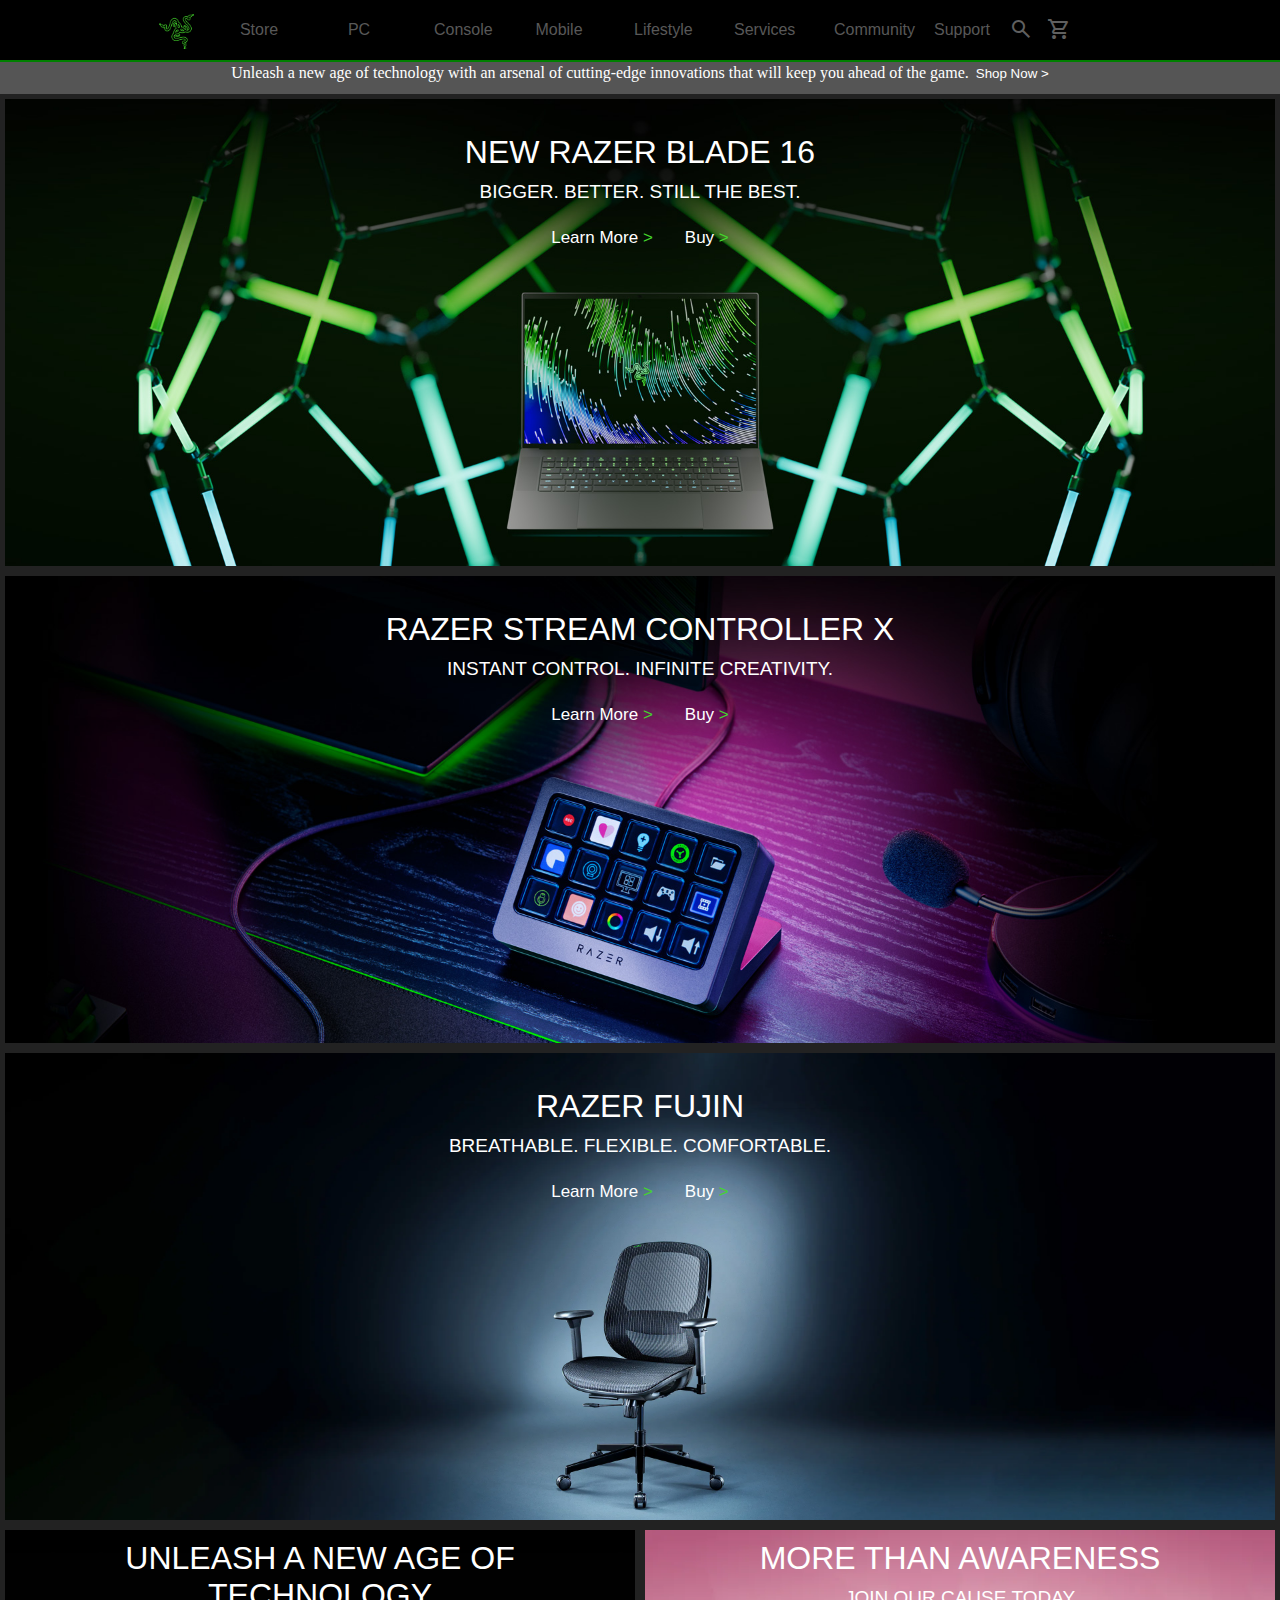
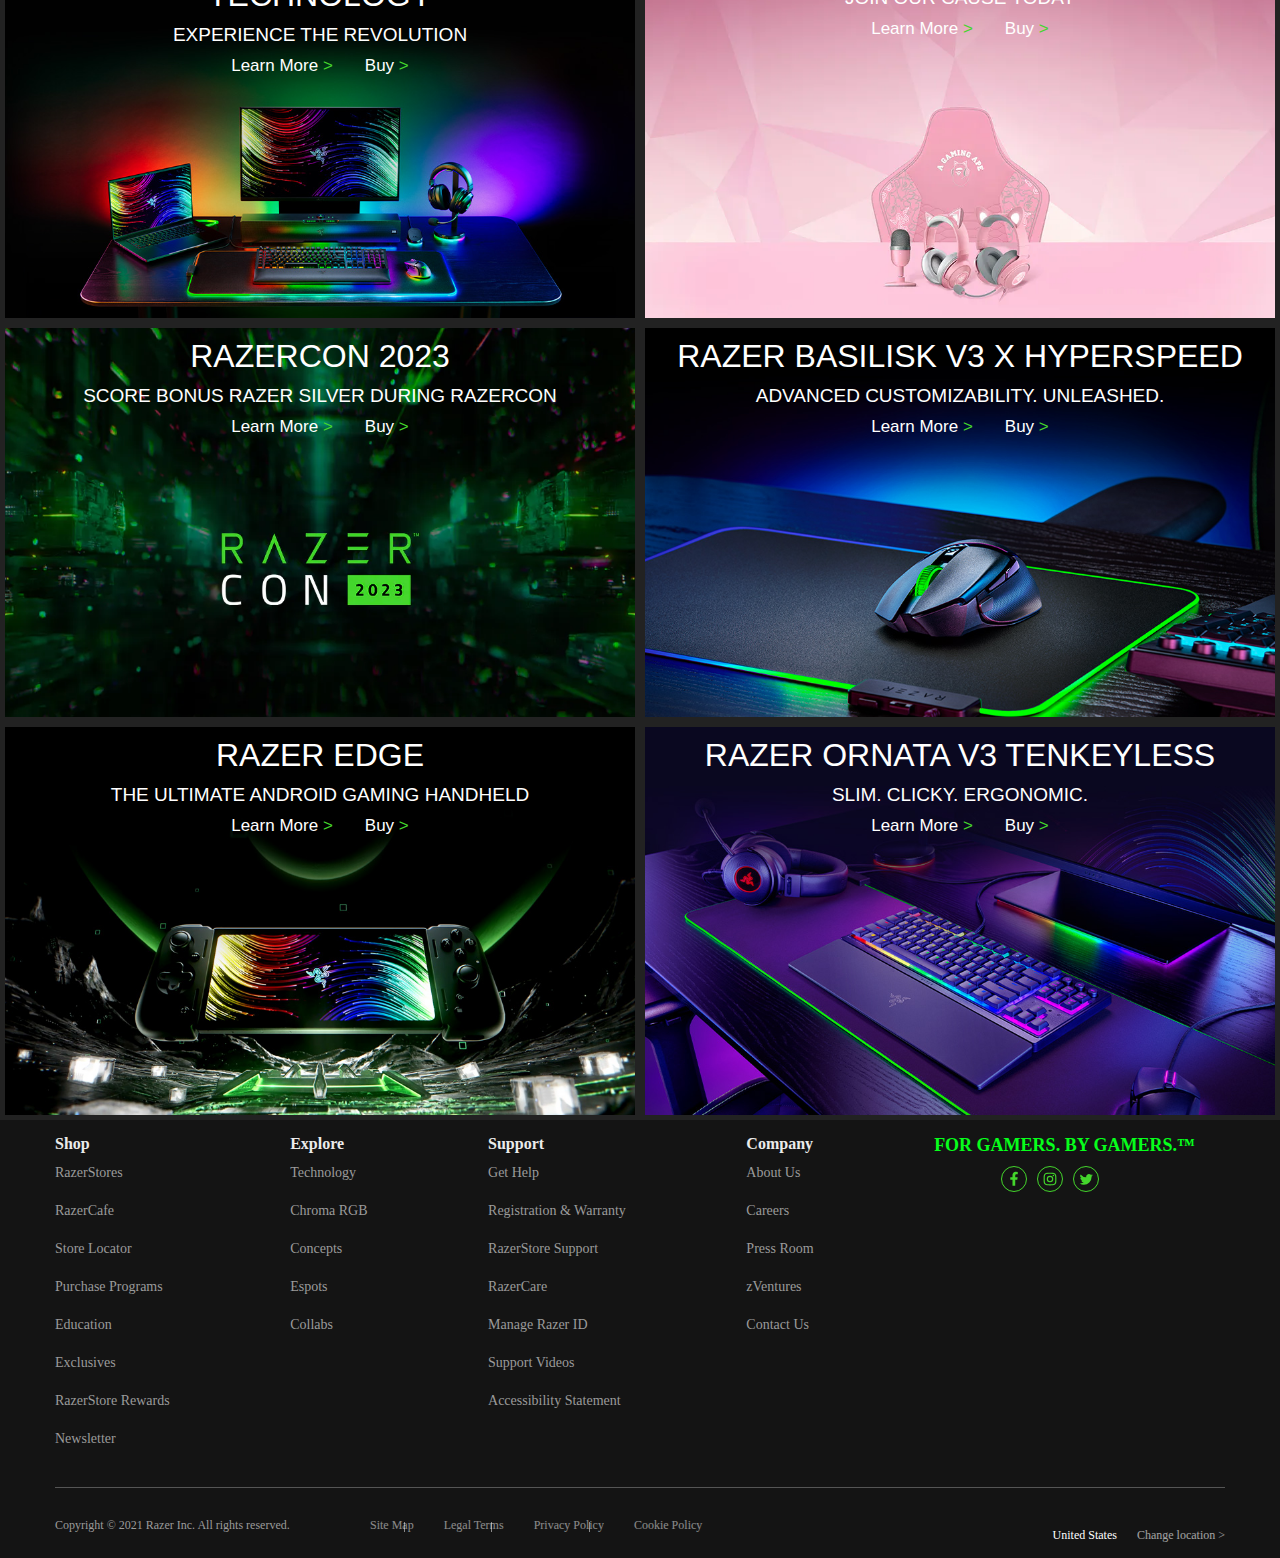
==== commit c337e3be: "Text, buttons, and header cart/search styled" ====
--- a/index.html
+++ b/index.html
@@ -142,8 +142,8 @@
                                   <span class="regular-text">EXPERIENCE THE REVOLUTION</span>
                               </div>
                               <div class="cta-links">
-                                  <a class="learn_more">Learn More</a>
-                                  <a class="learn_more">Buy</a>
+                                  <a class="learn_more">Learn More <span class="greater-then-symbol">&gt;</span></a>
+                                  <a class="learn_more">Buy <span class="greater-then-symbol">&gt;</span></a>
                               </div>
                           </div>
                       </div>
@@ -163,8 +163,8 @@
                                   <span class="regular-text">JOIN OUR CAUSE TODAY</span>
                               </div>
                               <div class="cta-links">
-                                  <a class="learn_more">Learn More</a>
-                                  <a class="learn_more">Buy</a>
+                                  <a class="learn_more">Learn More <span class="greater-then-symbol">&gt;</span></a>
+                                  <a class="learn_more">Buy <span class="greater-then-symbol">&gt;</span></a>
                               </div>
                           </div>
                       </div>
@@ -184,8 +184,8 @@
                                   <span class="regular-text">SCORE BONUS RAZER SILVER DURING RAZERCON</span>
                               </div>
                               <div class="cta-links">
-                                  <a class="learn_more">Learn More</a>
-                                  <a class="learn_more">Buy</a>
+                                  <a class="learn_more">Learn More <span class="greater-then-symbol">&gt;</span></a>
+                                  <a class="learn_more">Buy <span class="greater-then-symbol">&gt;</span></a>
                               </div>
                           </div>
                       </div>
@@ -205,8 +205,8 @@
                                   <span class="regular-text">ADVANCED CUSTOMIZABILITY. UNLEASHED.</span>
                               </div>
                               <div class="cta-links">
-                                  <a class="learn_more">Learn More</a>
-                                  <a class="learn_more">Buy</a>
+                                  <a class="learn_more">Learn More <span class="greater-then-symbol">&gt;</span></a>
+                                  <a class="learn_more">Buy <span class="greater-then-symbol">&gt;</span></a>
                               </div>
                           </div>
                       </div>
@@ -226,8 +226,8 @@
                                   <span class="regular-text">THE ULTIMATE ANDROID GAMING HANDHELD</span>
                               </div>
                               <div class="cta-links">
-                                  <a class="learn_more">Learn More</a>
-                                  <a class="learn_more">Buy</a>
+                                  <a class="learn_more">Learn More <span class="greater-then-symbol">&gt;</span></a>
+                                  <a class="learn_more">Buy <span class="greater-then-symbol">&gt;</span></a>
                               </div>
                           </div>
                       </div>
@@ -247,8 +247,8 @@
                                   <span class="regular-text">SLIM. CLICKY. ERGONOMIC.</span>
                               </div>
                               <div class="cta-links">
-                                  <a class="learn_more">Learn More</a>
-                                  <a class="learn_more">Buy</a>
+                                  <a class="learn_more">Learn More <span class="greater-then-symbol">&gt;</span></a>
+                                  <a class="learn_more">Buy <span class="greater-then-symbol">&gt;</span></a>
                               </div>
                           </div>
                       </div>
--- a/Main.css
+++ b/Main.css
@@ -105,42 +105,32 @@
   cursor: pointer;
 }
 
-
-
-
-
-
-
-
-
-.search-icon:hover {
-  cursor: pointer;
-}
-
-.search-button {
+.search-button-container {
+  margin-top: 17px;
+}
+
+.search-button-container .search-button {
+  margin-right: 10px;
+}
+
+.cart-button, .search-button {
   background-color: black;
   border: none;
 }
 
-.search-icon {
-  margin-top: 20px;
-  width: 20px;
-  margin-left: 10px;
-}
-
-.cart-icon {
-  width: 20px;
-  margin-left: 50px;
-}
-
-.cart-button {
+.material-symbols-outlined {
+  color: rgb(95, 95, 95);
   background-color: black;
   border: none;
 }
 
-.cart-icon:hover {
-  cursor: pointer;
-}
+.material-symbols-outlined:hover {
+  color: #ffffff;
+}
+
+
+
+
 
 
 
@@ -155,6 +145,8 @@
   display: grid;
   grid-template-columns: repeat(1, 1fr);
   grid-template-rows: repeat(1, 1fr);
+  padding: 5px;
+  background-color: rgb(34,34,34);
 }
 
 .to-single {
@@ -211,32 +203,27 @@
   flex-direction: column;
   justify-content: space-between;
   color: white;
+  padding: 2%;
 }
 
 .header {
-  font-size: 24px;
-  font-weight: bold;
+  color: white;
+  font-family: Arial, Helvetica, sans-serif;
+  font-size: 2rem;
+  font-weight: 500;
 }
 
 .dis-text {
-  font-size: 16px;
+  font-family: Arial, Helvetica, sans-serif;
+  font-weight: 300;
+  font-size: 1.1875rem;
+  padding: 0.625rem 0 0 0;
 }
 
 .button-links {
   display: flex;
-  flex-direction: column;
-  justify-content: baseline;
-  align-items: center;
-  height: 100%;
-}
-
-.learn_more {
-  text-decoration: none;
-  color: #ffffff;
-  padding: 5px 10px;
-  background-color: transparent;
-}
-
+  justify-content: space-between;
+}
 
 
   
@@ -247,6 +234,7 @@
   display: grid;
   grid-template-columns: repeat(2, 1fr);
   grid-template-rows: repeat(3, 1fr);
+  background-color: rgb(34,34,34);
 }
 
 .single {
@@ -304,12 +292,17 @@
 }
 
 .heading {
-  font-size: 24px;
-  font-weight: bold;
+  color: white;
+  font-family: Arial, Helvetica, sans-serif;
+  font-size: 2rem;
+  font-weight: 500;
 }
 
 .regular-text {
-  font-size: 16px;
+  font-family: Arial, Helvetica, sans-serif;
+  font-weight: 300;
+  font-size: 1.1875rem;
+  padding: 0.625rem 0 0 0;
 }
 
 .cta-container {
@@ -323,15 +316,24 @@
 .cta-links {
   display: flex;
   justify-content: space-between;
+  padding: 10px;
 }
 
 .learn_more {
-  text-decoration: none;
-  color: #ffffff;
-  padding: 5px 10px;
-  background-color: transparent;
-}
-
+  padding: 0 1rem;
+  color: white;
+  font-size: 1.0625rem;
+  font-family: Arial, Helvetica, sans-serif;
+  font-weight: 300;
+}
+
+.learn_more:hover {
+  text-decoration: underline;
+}
+
+.greater-then-symbol {
+  color: #44d62c;
+}
 
 
 
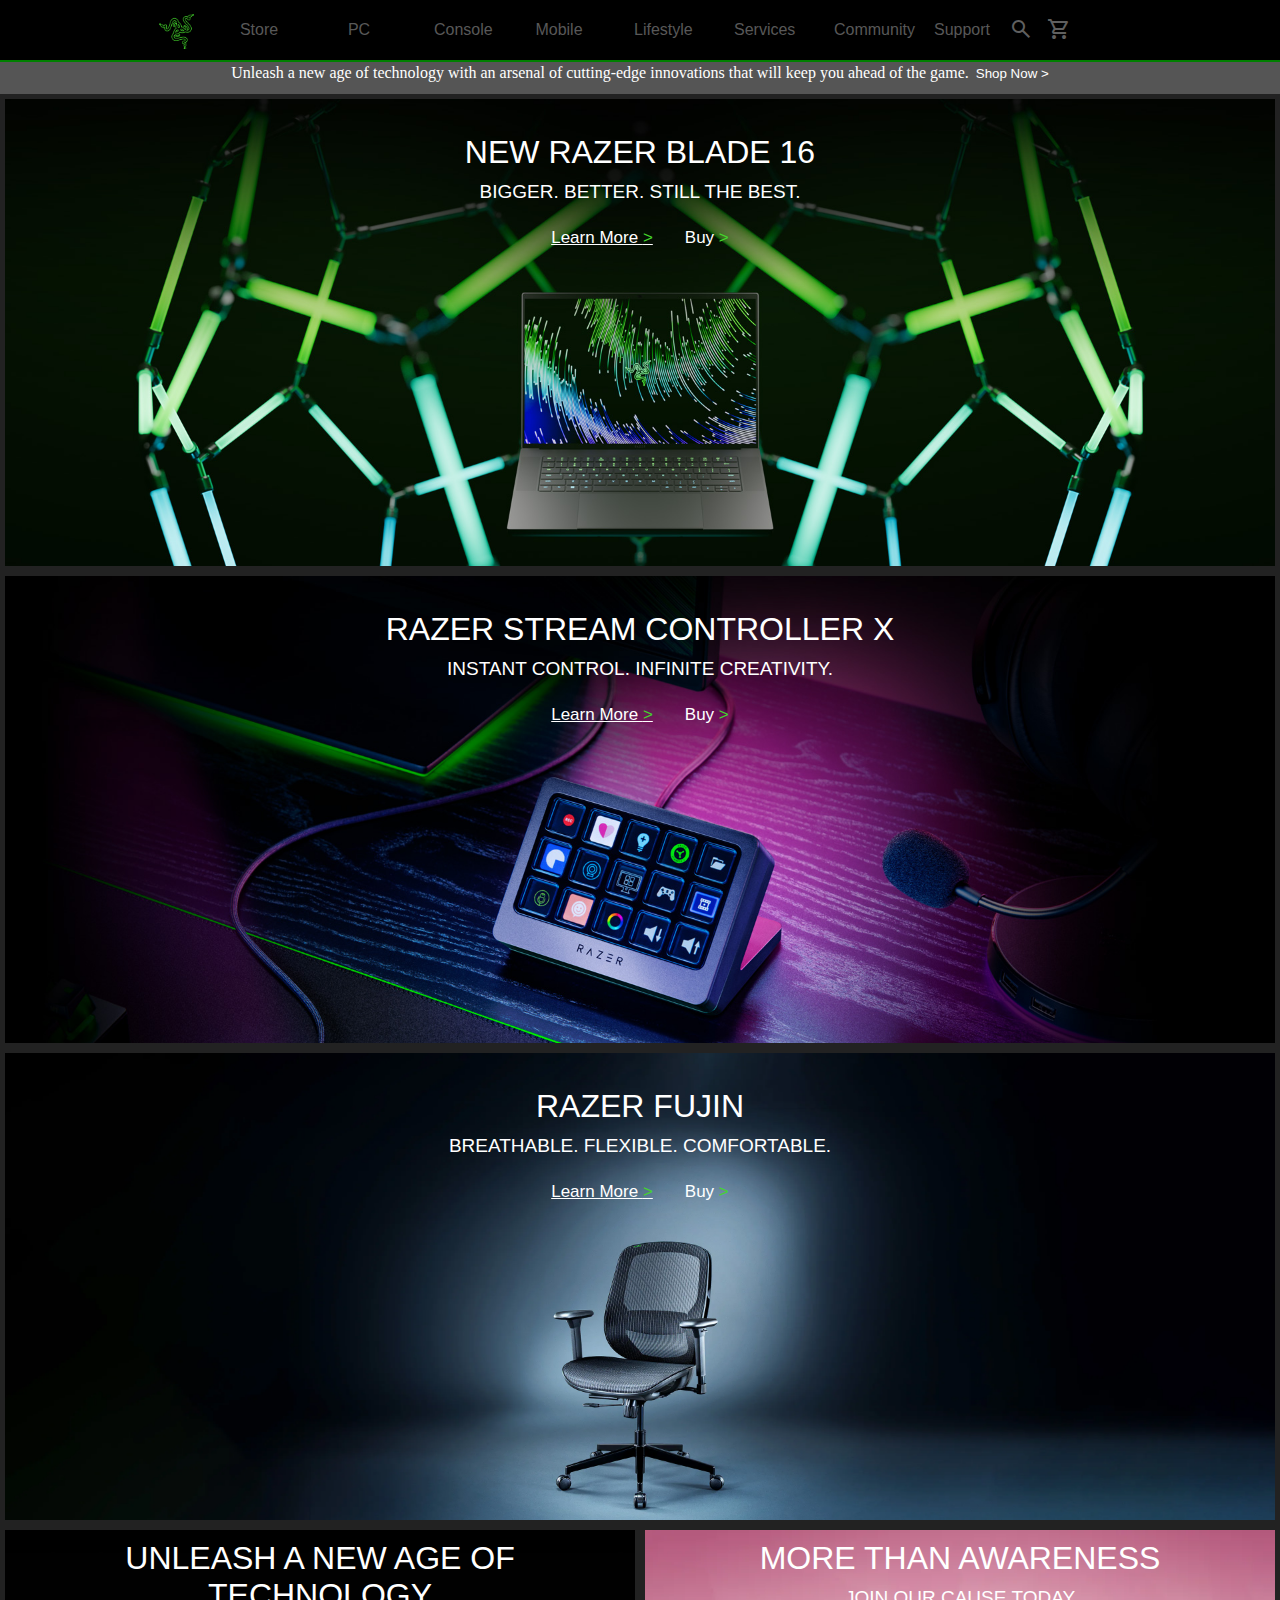
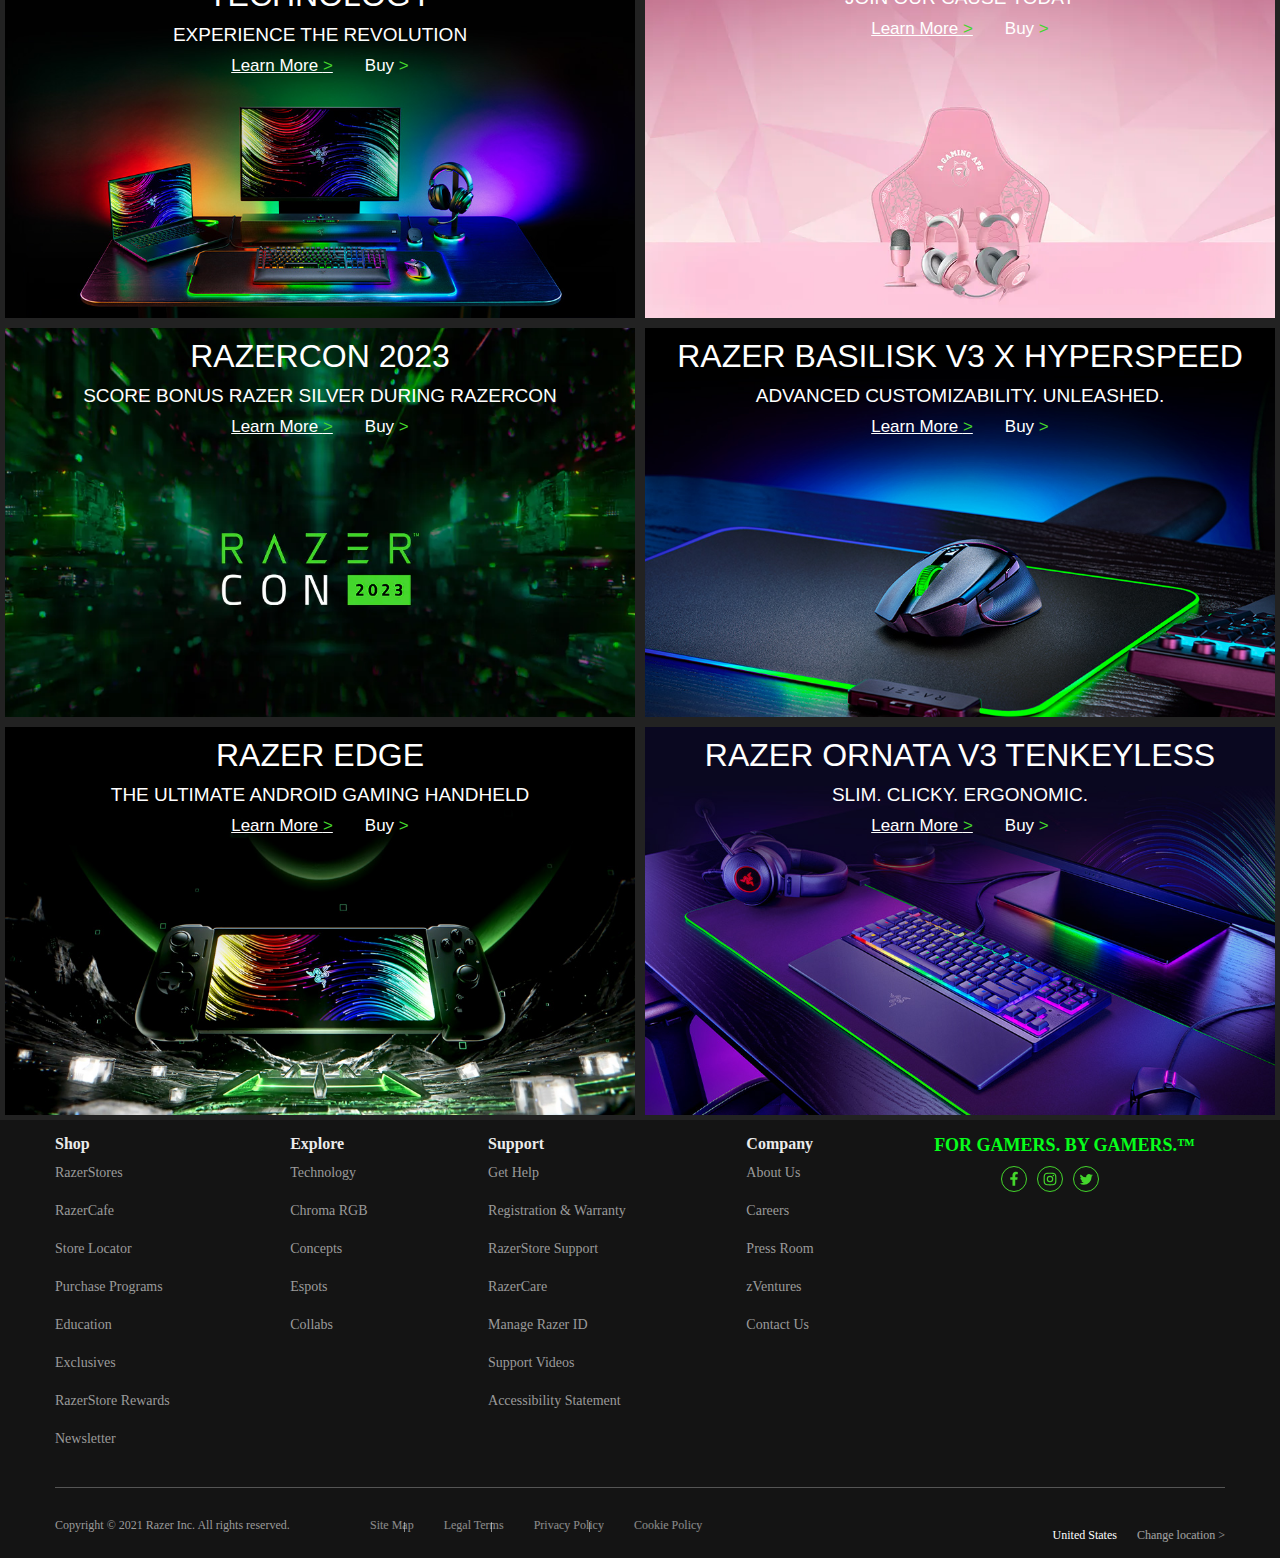
==== commit 0123581a: "Linked Learn More to their html page" ====
--- a/index.html
+++ b/index.html
@@ -68,7 +68,7 @@
                     <span class="dis-text">BIGGER. BETTER. STILL THE BEST.</span>
                   </div>
                   <div class="button-links">
-                    <a class="learn_more">Learn More <span class="greater-then-symbol">&gt;</span></a>
+                    <a class="learn_more" href="./Pages/BLADE16/Blade.html">Learn More <span class="greater-then-symbol">&gt;</span></a>
                     <a class="learn_more">Buy <span class="greater-then-symbol">&gt;</span></a>
                   </div>
                 </div>
@@ -91,7 +91,7 @@
                     <span class="dis-text">INSTANT CONTROL. INFINITE CREATIVITY.</span>
                   </div>
                   <div class="button-links">
-                    <a class="learn_more">Learn More <span class="greater-then-symbol">&gt;</span></a>
+                    <a class="learn_more" href="./Pages/STREAMCON/StreamCon.html">Learn More <span class="greater-then-symbol">&gt;</span></a>
                     <a class="learn_more">Buy <span class="greater-then-symbol">&gt;</span></a>
                   </div>
                 </div>
@@ -114,7 +114,7 @@
                     <span class="dis-text">BREATHABLE. FLEXIBLE. COMFORTABLE.</span>
                   </div>
                   <div class="button-links">
-                    <a class="learn_more">Learn More <span class="greater-then-symbol">&gt;</span></a>
+                    <a class="learn_more" href="./Pages/FUJINCHAIR/Funjin.html">Learn More <span class="greater-then-symbol">&gt;</span></a>
                     <a class="learn_more">Buy <span class="greater-then-symbol">&gt;</span></a>
                   </div>
                 </div>
@@ -142,7 +142,7 @@
                                   <span class="regular-text">EXPERIENCE THE REVOLUTION</span>
                               </div>
                               <div class="cta-links">
-                                  <a class="learn_more">Learn More <span class="greater-then-symbol">&gt;</span></a>
+                                  <a class="learn_more" href="./Pages/NEWAGETECH/Newage.html">Learn More <span class="greater-then-symbol">&gt;</span></a>
                                   <a class="learn_more">Buy <span class="greater-then-symbol">&gt;</span></a>
                               </div>
                           </div>
@@ -163,7 +163,7 @@
                                   <span class="regular-text">JOIN OUR CAUSE TODAY</span>
                               </div>
                               <div class="cta-links">
-                                  <a class="learn_more">Learn More <span class="greater-then-symbol">&gt;</span></a>
+                                  <a class="learn_more" href="./Pages/AWARENESS/Awareness.html">Learn More <span class="greater-then-symbol">&gt;</span></a>
                                   <a class="learn_more">Buy <span class="greater-then-symbol">&gt;</span></a>
                               </div>
                           </div>
@@ -184,7 +184,7 @@
                                   <span class="regular-text">SCORE BONUS RAZER SILVER DURING RAZERCON</span>
                               </div>
                               <div class="cta-links">
-                                  <a class="learn_more">Learn More <span class="greater-then-symbol">&gt;</span></a>
+                                  <a class="learn_more" href="./Pages/RAZERCON/RazerCon.html">Learn More <span class="greater-then-symbol">&gt;</span></a>
                                   <a class="learn_more">Buy <span class="greater-then-symbol">&gt;</span></a>
                               </div>
                           </div>
@@ -205,7 +205,7 @@
                                   <span class="regular-text">ADVANCED CUSTOMIZABILITY. UNLEASHED.</span>
                               </div>
                               <div class="cta-links">
-                                  <a class="learn_more">Learn More <span class="greater-then-symbol">&gt;</span></a>
+                                  <a class="learn_more" href="./Pages/BASILISK/Basilisk.html">Learn More <span class="greater-then-symbol">&gt;</span></a>
                                   <a class="learn_more">Buy <span class="greater-then-symbol">&gt;</span></a>
                               </div>
                           </div>
@@ -226,7 +226,7 @@
                                   <span class="regular-text">THE ULTIMATE ANDROID GAMING HANDHELD</span>
                               </div>
                               <div class="cta-links">
-                                  <a class="learn_more">Learn More <span class="greater-then-symbol">&gt;</span></a>
+                                  <a class="learn_more" href="./Pages/RAZER EDGE/EdgePage.html">Learn More <span class="greater-then-symbol">&gt;</span></a>
                                   <a class="learn_more">Buy <span class="greater-then-symbol">&gt;</span></a>
                               </div>
                           </div>
@@ -247,7 +247,7 @@
                                   <span class="regular-text">SLIM. CLICKY. ERGONOMIC.</span>
                               </div>
                               <div class="cta-links">
-                                  <a class="learn_more">Learn More <span class="greater-then-symbol">&gt;</span></a>
+                                  <a class="learn_more" href="./Pages/ORNATA/Ornata.html">Learn More <span class="greater-then-symbol">&gt;</span></a>
                                   <a class="learn_more">Buy <span class="greater-then-symbol">&gt;</span></a>
                               </div>
                           </div>
